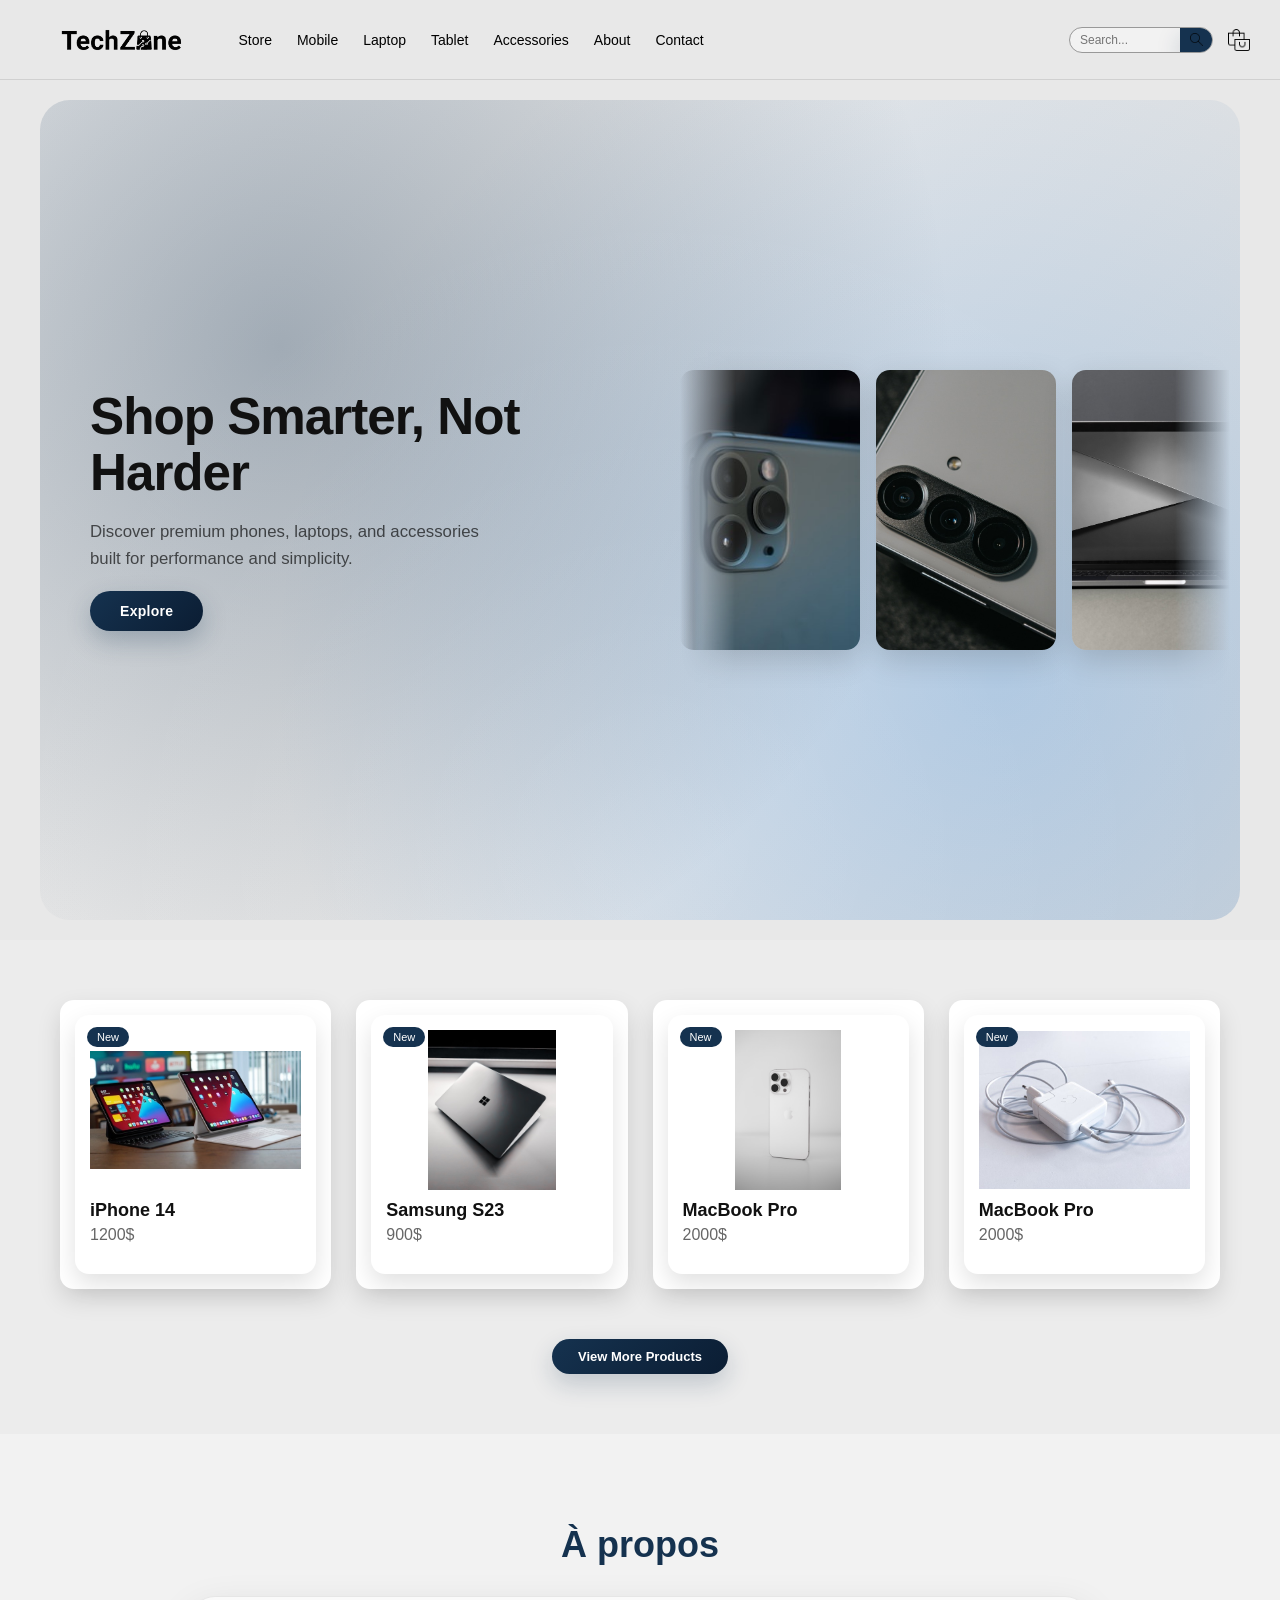
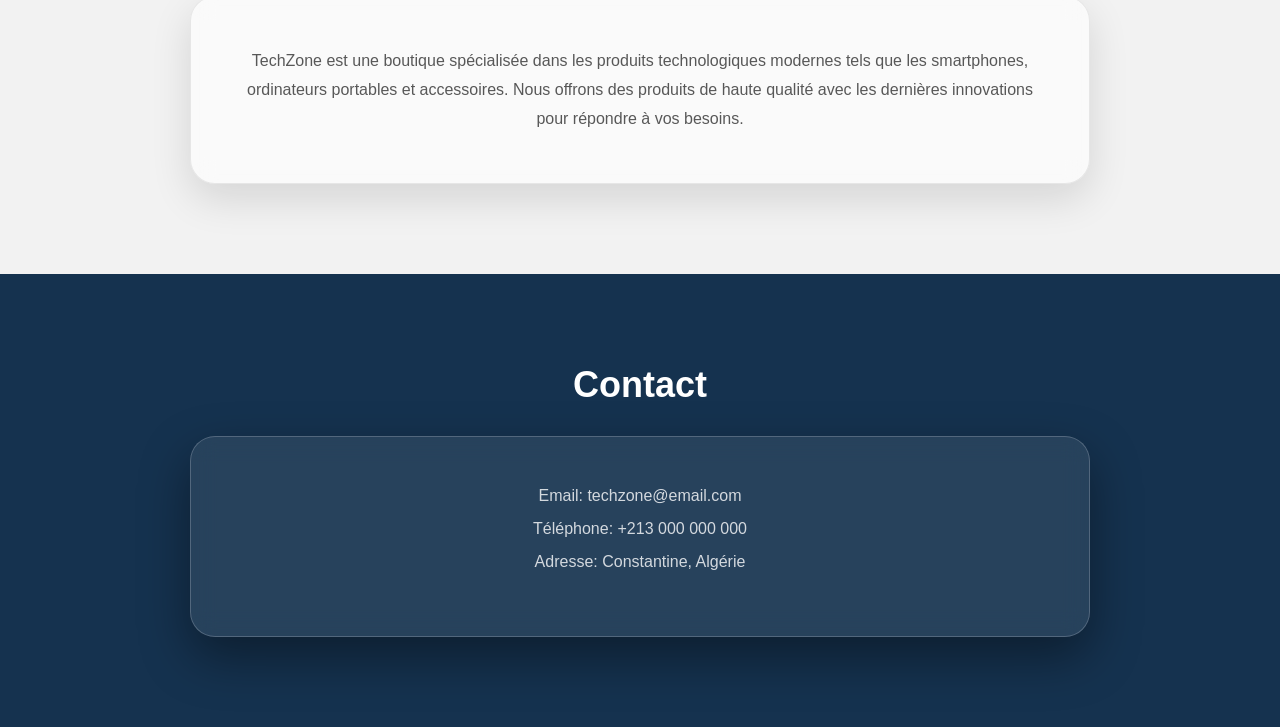
==== index.html @ 2fb443ab "first commit" ====
<!DOCTYPE html>
<html lang="en">  
<link rel="stylesheet" href="style.css">
<head>
    <meta charset="UTF-8">
    <meta name="viewport" content="width=device-width, initial-scale=1.0">
    <title>TechZone</title>
    
</head>

<body>

    <header class="navbar">

    <!-- 🔷 LEFT: Logo -->
    <div class="nav-left">
        <a href="index.html" class="logo">
            <img src="./images/logo.png" alt="TechZone Logo">
        </a>  

                <a href="#">Store</a>
                <a href="#">Mobile</a>
                <a href="#">Laptop</a>
                <a href="#">Tablet</a>
                <a href="#">Accessories</a>
                <a href="#">About</a>
                <a href="#">Contact</a>

    </div>

  <div class="nav-right">

    <div class="search-box">
        <input type="text" class="search-bar" placeholder="Search...">

        <button class="search-btn">
            <img class="loupe" src="./images/loupe.png" alt="Search">
        </button>
    </div>

    <a href="cart.html" class="bag">
        <img src="./images/bag.png" alt="Bag">
    </a>

</div>

</header>

<section class="hero">
  <div class="hero-text">
    <h1>Shop Smarter, Not Harder</h1>
    <p>Discover premium phones, laptops, and accessories built for performance and simplicity.</p>
    <button>Explore</button>

  </div>

  <!-- ADD THIS WRAPPER -->
  <div class="slider-box">
    <span class="slider-label"></span>
    <div class="hero-slider">

      <div class="slider">
        <img src="./images/one Large.jpeg" alt="">
        <img src="./images/two Large.jpeg" alt="">
        <img src="./images/three Large.jpeg" alt="">
        <img src="./images/four Large.jpeg" alt="">
        <img src="./images/five Large.jpeg" alt="">
        <img src="./images/six Large.jpeg" alt="">
        <img src="./images/seven Large.jpeg" alt="">
        <img src="./images/eight Large.jpeg" alt="">
        <img src="./images/nine Large.jpeg" alt="">
        <img src="./images/ten Large.jpeg" alt="">
        <img src="./images/eleven Large.jpeg" alt="">
        <img src="./images/twelve Large.jpeg" alt="">
        <img src="./images/immage1 Large.jpeg" alt="">
        <img src="./images/thirteen Large.jpeg" alt="">
        <img src="./images/fourteen Large.jpeg" alt="">
        <img src="./images/fifteen Large.jpeg" alt="">

        <!-- duplicates for seamless loop -->
        <img src="./images/one Large.jpeg" alt="">
        <img src="./images/two Large.jpeg" alt="">
        <img src="./images/three Large.jpeg" alt="">
        <img src="./images/four Large.jpeg" alt="">
        <img src="./images/five Large.jpeg" alt="">
        <img src="./images/six Large.jpeg" alt="">
        <img src="./images/seven Large.jpeg" alt="">
        <img src="./images/eight Large.jpeg" alt="">
        <img src="./images/nine Large.jpeg" alt="">
        <img src="./images/ten Large.jpeg" alt="">
        <img src="./images/eleven Large.jpeg" alt="">
        <img src="./images/twelve Large.jpeg" alt="">
        <img src="./images/immage1 Large.jpeg" alt="">
        <img src="./images/thirteen Large.jpeg" alt="">
        <img src="./images/fourteen Large.jpeg" alt="">
        <img src="./images/fifteen Large.jpeg" alt="">
      </div>

    </div>
  </div>
  <!-- END WRAPPER -->

</section>
<!-- 🔷 PRODUCTS SECTION -->
<section class="products">


    <div class="product-container">

        <!-- Product 1 -->
        <div class="product-card"> 
            <a href="store.html" class="product-card">
            <span class="badge">New</span>
            <img src="./images/pro1.jpeg" alt="">    
            <h3>iPhone 14</h3>
            <p>1200$</p>
           </a>
        </div>

        <!-- Product 2 -->
        <div class="product-card">
            <a href="store.html" class="product-card"> 
                <span class="badge">New</span>
            <img src="./images/pro2.jpeg" alt="">
            <h3>Samsung S23</h3>
            <p>900$</p>
            </a>
        </div>

        <!-- Product 3 -->
        <div class="product-card">
            <a href="store.html" class="product-card"> 
                <span class="badge">New</span>
                <img src="./images/pro3.jpeg" alt="">
            
          
            <h3>MacBook Pro</h3>
            <p>2000$</p>
                </a>
        </div>

        <div class="product-card"> 
            <a href="store.html" class="product-card"> 
                <span class="badge">New</span>  
                <img src="./images/pro4.jpeg" alt="">
           
           
            <h3>MacBook Pro</h3>
            <p>2000$</p>
             </a>
        </div>


    </div>
    <div class="products-more">
    <a href="store.html" class="more-btn">View More Products</a>
</div>

</section>

<!-- 🔷 ABOUT SECTION -->
<section class="about">

    <h2>À propos</h2>

    <div class="about-content">
        <p>
            TechZone est une boutique spécialisée dans les produits technologiques 
            modernes tels que les smartphones, ordinateurs portables et accessoires. 
            Nous offrons des produits de haute qualité avec les dernières innovations 
            pour répondre à vos besoins.
        </p>
    </div>

</section>

<!-- 🔷 CONTACT SECTION -->
<section class="contact">

    <h2>Contact</h2>

    <div class="contact-content">

        <!-- Contact Info -->
        <div class="contact-info">
            <p>Email: techzone@email.com</p>
            <p>Téléphone: +213 000 000 000</p>
            <p>Adresse: Constantine, Algérie</p>
        </div>

        

    </div>

</section>

</body>
</html>
---- style.css ----
/* RESET */
* {
    margin: 0;
    padding: 0;
    box-sizing: border-box;
}

/* BODY */
body {
    background-color: #E8E8E8;
    color: black;
    font-family: Arial, sans-serif;
}

/* NAVBAR */
.navbar {
    height: 80px;
    width: 100%;

    display: flex;
    justify-content: space-between;
    align-items: center;

    padding: 0 30px;

    background: #E8E8E8;

    border-bottom: 1px solid rgba(0, 0, 0, 0.1);
}

/* LEFT SIDE */
.nav-left {
    display: flex;
    align-items: center;
    gap: 25px;
}

/* LINKS */
.nav-left a {
    text-decoration: none;
    color: black;
    font-size: 14px;
    font-weight: 500;
}

.nav-left a:hover {
    opacity: 0.6;
}

/* LOGO */
.logo img {
    height: 100px;
    width: auto;
    display: block;
}

/* RIGHT SIDE */
.nav-right {
    display: flex;
    align-items: center;
    gap: 15px;
}

/* SEARCH BAR */

.search-box {
    display: flex;
    align-items: center;
    border: 1px solid #999;
    border-radius: 20px;
    overflow: hidden;
    background: #F2F2F2;
    height: 26px;
}

.search-bar {
    border: none;
    outline: none;
    padding: 0 10px;
    width: 110px;
    height: 100%;
    font-size: 12px;
    background: transparent;
}

.search-btn {
    border: none;
    background: #15324F;
    width: 32px;
    height: 100%;
    cursor: pointer;

    display: flex;
    justify-content: center;
    align-items: center;
    box-shadow: 0px 10px 25px rgba(21, 50, 79, 0.2);
}

.loupe {
    width: 13px;
    height: 13px;
}


.bag img {
    width: 22px;
    height: 22px;
    display: block;
}
.bag {
    display: flex;
    align-items: center;
}



/* HERO SECTION */
.hero {
    display: flex;
    align-items: center;
    height: calc(100vh - 80px);
    padding: 0 50px;
    gap: 40px;
    overflow: hidden;
    background: radial-gradient(circle at 20% 30%, rgba(21, 50, 79, 0.35), transparent 60%),
        radial-gradient(circle at 80% 70%, rgba(0, 113, 227, 0.22), transparent 65%),
        radial-gradient(circle at 50% 90%, rgba(255, 255, 255, 0.25), transparent 70%),
        linear-gradient(135deg, #f2f2f2, #d9d9d9);


    border-radius: 30px;
    margin: 20px 40px;
}

/* LEFT TEXT - untouched by animation */
.hero-text {
    width: 50%;
    flex-shrink: 0;

    display: flex;
    flex-direction: column;
    gap: 18px;
}

/* Make it premium */
.hero-text h1 {
    font-size: 3.2rem;
    font-weight: 800;
    color: #111;
    line-height: 1.1;
    letter-spacing: -1px;
}

/* Apple style paragraph */
.hero-text p {
    font-size: 1.05rem;
    color: rgba(0, 0, 0, 0.65);
    line-height: 1.6;
    max-width: 420px;
}

/* Button classy */
.hero-text button {
    width: fit-content;
    padding: 12px 30px;

    background: linear-gradient(135deg, #15324F, #0b1d33);
    color: white;

    border: none;
    border-radius: 30px;

    font-size: 14px;
    font-weight: 600;
    letter-spacing: 0.3px;

    cursor: pointer;
    transition: 0.25s;

    box-shadow: 0px 10px 25px rgba(21, 50, 79, 0.25);
}

.hero-text button:hover {
    transform: translateY(-2px);
    opacity: 0.95;
}
/* ── THE BORDERED BOX (right side) ── */
.slider-box {
    position: relative;
    width: 50%;
    flex-shrink: 0;
    height: 380px;

    /* clips animation strictly inside the box */
    overflow: hidden;

    /* fades images at left & right edges */
    -webkit-mask-image: linear-gradient(
        to right,
        transparent 0%,
        black 10%,
        black 90%,
        transparent 100%
    );
    mask-image: linear-gradient(
        to right,
        transparent 0%,
        black 10%,
        black 90%,
        transparent 100%
    );
}

/* "Featured Products" tag sitting ON the top border */


/* INNER SCROLL AREA */
.hero-slider {
    width: 100%;
    height: 100%;
    overflow: hidden;
    display: flex;
    align-items: center;
}

/* SCROLLING TRACK */
.slider {
    display: flex;
    gap: 16px;
    width: max-content;
    flex-shrink: 0;
    animation: scroll 10s linear infinite;
    padding: 20px 0;
}

.slider:hover {
    animation-play-state: paused;
}

/* IMAGES */
.slider img {
    width: 180px;
    height: 280px;
    object-fit: cover;
    border-radius: 14px;
    flex-shrink: 0;
    box-shadow: 0px 10px 30px rgba(0,0,0,0.15);
    transition: transform 0.3s ease, box-shadow 0.3s ease;
}

.slider img:hover {
    transform: scale(1.05) translateY(-4px);
    box-shadow: 0px 20px 40px rgba(0,0,0,0.2);
}

/* ANIMATION */
@keyframes scroll {
    0%   { transform: translateX(0); }
    100% { transform: translateX(-50%); }
}



.products {
  padding: 60px;
  background:  rgba(237, 237, 237, 0.87);
}


.product-container {
  display: grid;
  grid-template-columns: repeat(4, 1fr);
  gap: 25px;
}

/* Card design */
 
.product-card {
   text-decoration: none; 
   color: inherit; 
   display: flex; 
   flex-direction: column; 
   justify-content: space-between;
}

.product-card {
    background: white;
    padding: 15px;
    border-radius: 14px;
    box-shadow: 0px 10px 25px rgba(0, 0, 0, 0.12);
    transition: transform 0.3s ease, box-shadow 0.3s ease;
    position: relative;
    }


/* IMAGE CONTAINER */
.product-card img {
  width: 100%;
  height: 160px; /* 🔥 fixed image space */
  object-fit: contain; /* keeps image ratio (VERY IMPORTANT) */
  margin-bottom: 10px;
}

.products h2 {
    font-size: 32px;
    font-weight: 800;
    color: #15324F;
    text-align: center;
    margin-bottom: 40px;
}

/* Title */
.product-card h3 {
  font-size: 18px;
  font-weight: 600;
  color: #111;
  margin-bottom: 5px;
}

/* Price */
.product-card p {
  font-size: 16px;
  color: #666;
  margin-bottom: 15px;
}


.badge {
  position: absolute;
  top: 12px;
  left: 12px;

  background: #15324F;
  color: white;

  font-size: 11px;
  padding: 4px 10px;
  border-radius: 12px;

  font-weight: 500;
}

/* Hover effects 🔥 */
.product-card:hover {
  transform: translateY(-8px);
  box-shadow: 0px 18px 35px rgba(0, 0, 0, 0.18);
}

.product-card:hover img {
  transform: scale(1.05);
}

@media (max-width: 1000px) {
  .product-container {
    grid-template-columns: repeat(2, 1fr);
  }
}

@media (max-width: 600px) {
  .product-container {
    grid-template-columns: 1fr;
  }
}

/* More button */
.products-more {
  margin-top: 50px;
  text-align: center;
}

.more-btn {
  text-decoration: none;
  padding: 10px 26px;
  border-radius: 25px;

  background: linear-gradient(135deg, #15324F, #0b1d33);
  color: white;

  font-size: 13px;
  font-weight: 600;

  transition: 0.3s;
  display: inline-block;

  box-shadow: 0px 10px 25px rgba(21, 50, 79, 0.2);
}

.more-btn:hover {
  transform: translateY(-3px);
  box-shadow: 0px 15px 35px rgba(21, 50, 79, 0.3);
}


/* ===========================
   ABOUT SECTION
=========================== */
.about {
    padding: 90px 60px;
    background: #F2F2F2; /* light */
    text-align: center;
}

.about h2 {
    font-size: 36px;
    font-weight: 800;
    color: #15324F;
    margin-bottom: 30px;
}

.about-content {
    max-width: 900px;
    margin: auto;
    padding: 50px;
    border-radius: 25px;

    background: rgba(255, 255, 255, 0.6);
    backdrop-filter: blur(12px);

    border: 1px solid rgba(0, 0, 0, 0.08);

    box-shadow: 0px 15px 40px rgba(0, 0, 0, 0.12);
}

.about-content p {
    font-size: 16px;
    line-height: 1.8;
    color: rgba(0, 0, 0, 0.65);
}


/* ===========================
   CONTACT SECTION
=========================== */
.contact {
    padding: 90px 60px;
    background: #15324F; /* dark blue */
    text-align: center;
}

.contact h2 {
    font-size: 36px;
    font-weight: 800;
    color: white;
    margin-bottom: 30px;
}

.contact-info p {
    font-size: 16px;
    margin-bottom: 15px;
    color: rgba(255, 255, 255, 0.8);
}

.contact-content {
    max-width: 900px;
    margin: auto;
    padding: 50px;
    border-radius: 25px;

    background: rgba(255, 255, 255, 0.08);
    backdrop-filter: blur(12px);

    border: 1px solid rgba(255, 255, 255, 0.2);

    box-shadow: 0px 20px 50px rgba(0, 0, 0, 0.4);
}

/* hover effect like apple */
.contact-content:hover,
.about-content:hover {
    transform: translateY(-3px);
    transition: 0.3s;
}
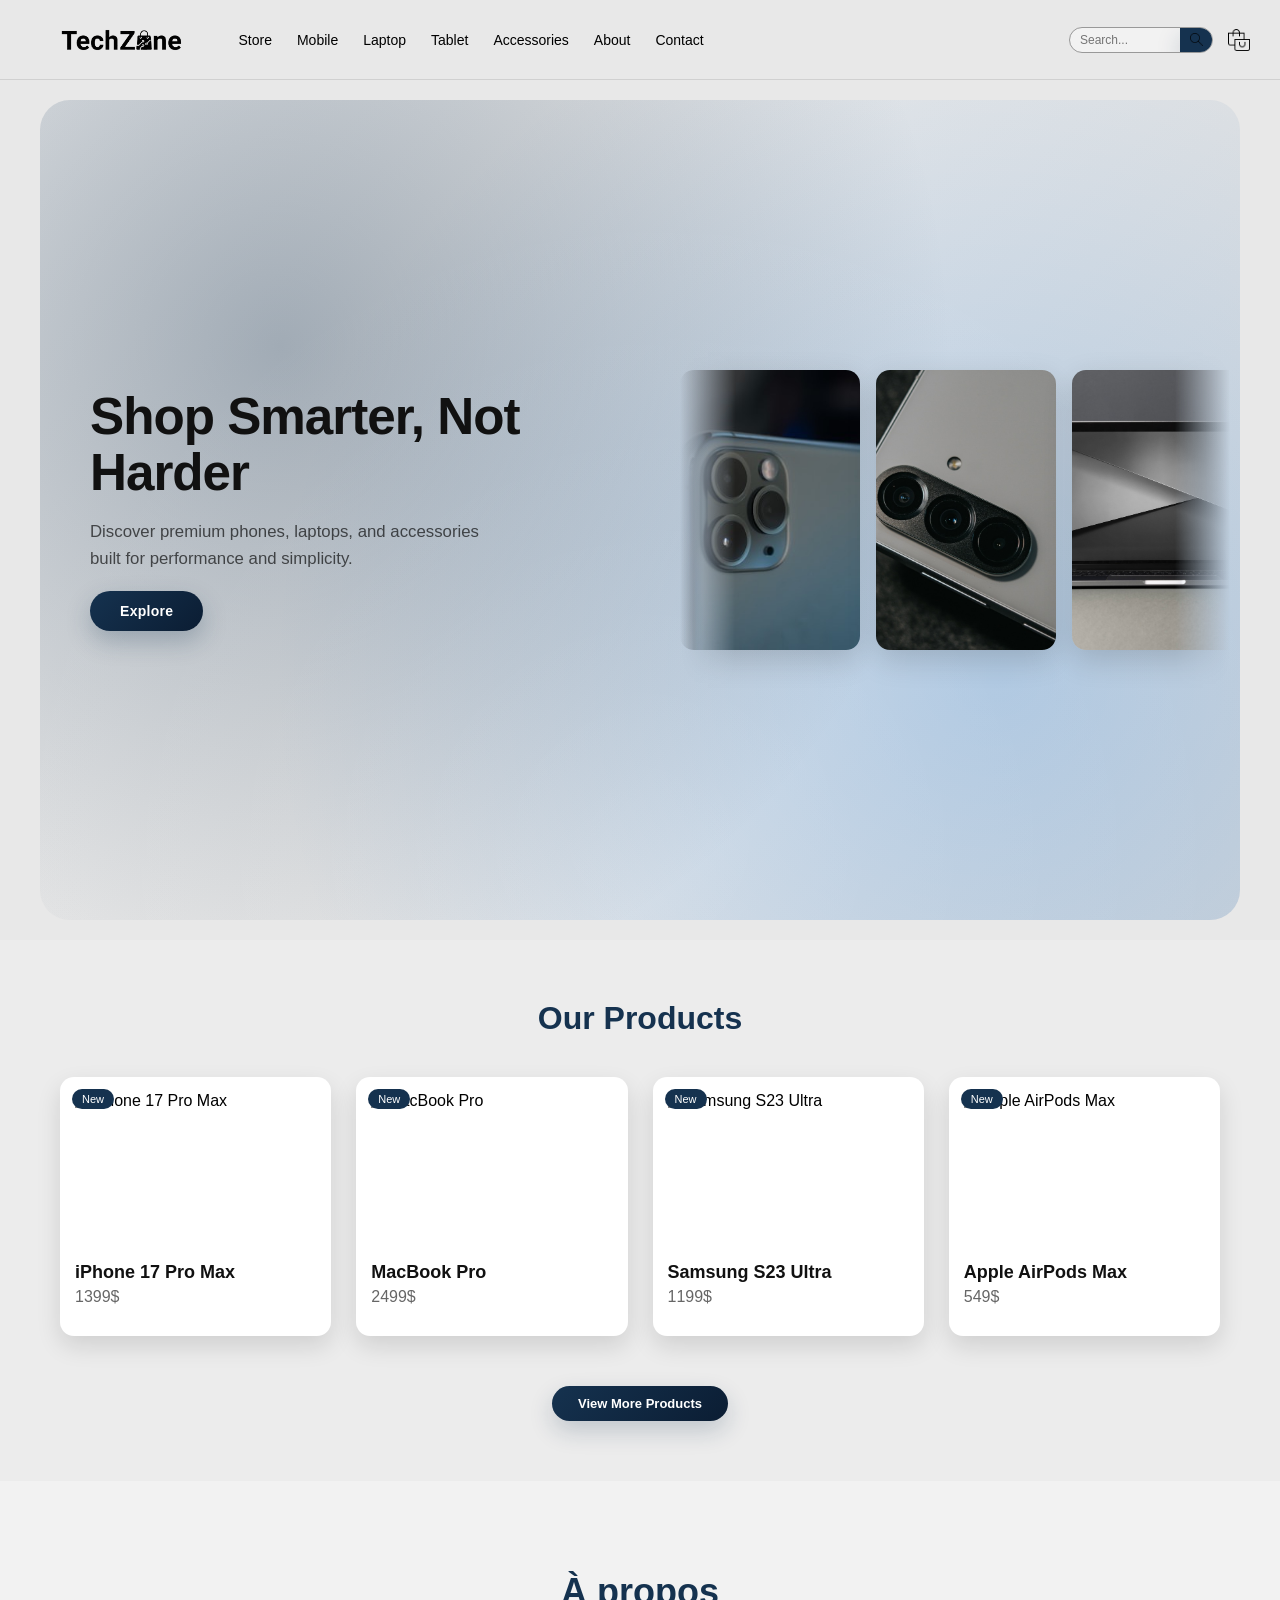
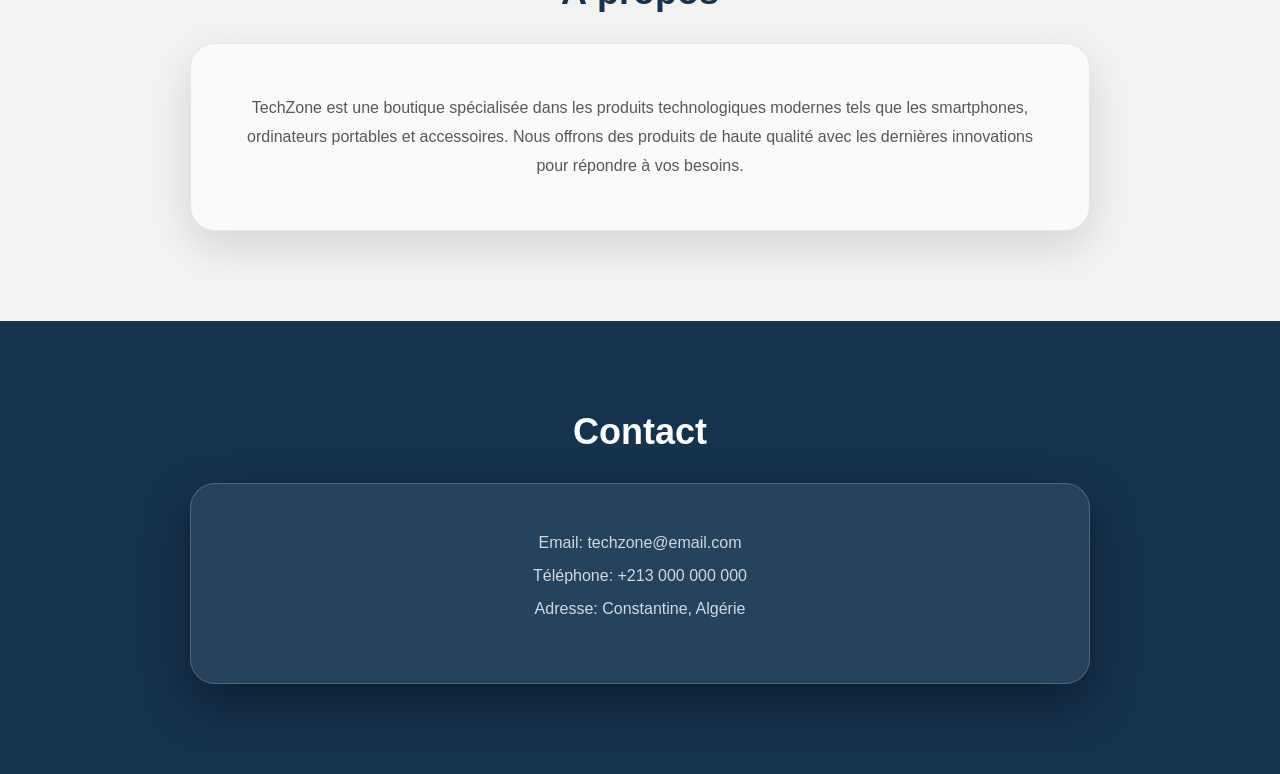
==== commit c6cd47f6: "updates" ====
--- a/index.html
+++ b/index.html
@@ -1,168 +1,139 @@
 <!DOCTYPE html>
 <html lang="en">  
-<link rel="stylesheet" href="style.css">
 <head>
     <meta charset="UTF-8">
     <meta name="viewport" content="width=device-width, initial-scale=1.0">
     <title>TechZone</title>
-    
+    <link rel="stylesheet" href="style.css">
 </head>
 
 <body>
 
-    <header class="navbar">
-
-    <!-- 🔷 LEFT: Logo -->
+<header class="navbar">
     <div class="nav-left">
         <a href="index.html" class="logo">
             <img src="./images/logo.png" alt="TechZone Logo">
         </a>  
-
-                <a href="#">Store</a>
-                <a href="#">Mobile</a>
-                <a href="#">Laptop</a>
-                <a href="#">Tablet</a>
-                <a href="#">Accessories</a>
-                <a href="#">About</a>
-                <a href="#">Contact</a>
-
+        <a href="#">Store</a>
+        <a href="#">Mobile</a>
+        <a href="#">Laptop</a>
+        <a href="#">Tablet</a>
+        <a href="#">Accessories</a>
+        <a href="#">About</a>
+        <a href="#">Contact</a>
     </div>
 
-  <div class="nav-right">
-
-    <div class="search-box">
-        <input type="text" class="search-bar" placeholder="Search...">
-
-        <button class="search-btn">
-            <img class="loupe" src="./images/loupe.png" alt="Search">
-        </button>
+    <div class="nav-right">
+        <div class="search-box">
+            <input type="text" class="search-bar" placeholder="Search...">
+            <button class="search-btn">
+                <img class="loupe" src="./images/loupe.png" alt="Search">
+            </button>
+        </div>
+        <a href="cart.html" class="bag">
+            <img src="./images/bag.png" alt="Bag">
+        </a>
     </div>
-
-    <a href="cart.html" class="bag">
-        <img src="./images/bag.png" alt="Bag">
-    </a>
-
-</div>
-
 </header>
 
 <section class="hero">
-  <div class="hero-text">
-    <h1>Shop Smarter, Not Harder</h1>
-    <p>Discover premium phones, laptops, and accessories built for performance and simplicity.</p>
-    <button>Explore</button>
+    <div class="hero-text">
+        <h1>Shop Smarter, Not Harder</h1>
+        <p>Discover premium phones, laptops, and accessories built for performance and simplicity.</p>
+        <button>Explore</button>
+    </div>
 
-  </div>
+    <div class="slider-box">
+        <span class="slider-label"></span>
+        <div class="hero-slider">
+            <div class="slider">
+                <img src="./images/one Large.jpeg" alt="">
+                <img src="./images/two Large.jpeg" alt="">
+                <img src="./images/three Large.jpeg" alt="">
+                <img src="./images/four Large.jpeg" alt="">
+                <img src="./images/five Large.jpeg" alt="">
+                <img src="./images/six Large.jpeg" alt="">
+                <img src="./images/seven Large.jpeg" alt="">
+                <img src="./images/eight Large.jpeg" alt="">
+                <img src="./images/nine Large.jpeg" alt="">
+                <img src="./images/ten Large.jpeg" alt="">
+                <img src="./images/eleven Large.jpeg" alt="">
+                <img src="./images/twelve Large.jpeg" alt="">
+                <img src="./images/immage1 Large.jpeg" alt="">
+                <img src="./images/thirteen Large.jpeg" alt="">
+                <img src="./images/fourteen Large.jpeg" alt="">
+                <img src="./images/fifteen Large.jpeg" alt="">
 
-  <!-- ADD THIS WRAPPER -->
-  <div class="slider-box">
-    <span class="slider-label"></span>
-    <div class="hero-slider">
+                <!-- duplicates for seamless loop -->
+                <img src="./images/one Large.jpeg" alt="">
+                <img src="./images/two Large.jpeg" alt="">
+                <img src="./images/three Large.jpeg" alt="">
+                <img src="./images/four Large.jpeg" alt="">
+                <img src="./images/five Large.jpeg" alt="">
+                <img src="./images/six Large.jpeg" alt="">
+                <img src="./images/seven Large.jpeg" alt="">
+                <img src="./images/eight Large.jpeg" alt="">
+                <img src="./images/nine Large.jpeg" alt="">
+                <img src="./images/ten Large.jpeg" alt="">
+                <img src="./images/eleven Large.jpeg" alt="">
+                <img src="./images/twelve Large.jpeg" alt="">
+                <img src="./images/immage1 Large.jpeg" alt="">
+                <img src="./images/thirteen Large.jpeg" alt="">
+                <img src="./images/fourteen Large.jpeg" alt="">
+                <img src="./images/fifteen Large.jpeg" alt="">
+            </div>
+        </div>
+    </div>
+</section>
 
-      <div class="slider">
-        <img src="./images/one Large.jpeg" alt="">
-        <img src="./images/two Large.jpeg" alt="">
-        <img src="./images/three Large.jpeg" alt="">
-        <img src="./images/four Large.jpeg" alt="">
-        <img src="./images/five Large.jpeg" alt="">
-        <img src="./images/six Large.jpeg" alt="">
-        <img src="./images/seven Large.jpeg" alt="">
-        <img src="./images/eight Large.jpeg" alt="">
-        <img src="./images/nine Large.jpeg" alt="">
-        <img src="./images/ten Large.jpeg" alt="">
-        <img src="./images/eleven Large.jpeg" alt="">
-        <img src="./images/twelve Large.jpeg" alt="">
-        <img src="./images/immage1 Large.jpeg" alt="">
-        <img src="./images/thirteen Large.jpeg" alt="">
-        <img src="./images/fourteen Large.jpeg" alt="">
-        <img src="./images/fifteen Large.jpeg" alt="">
-
-        <!-- duplicates for seamless loop -->
-        <img src="./images/one Large.jpeg" alt="">
-        <img src="./images/two Large.jpeg" alt="">
-        <img src="./images/three Large.jpeg" alt="">
-        <img src="./images/four Large.jpeg" alt="">
-        <img src="./images/five Large.jpeg" alt="">
-        <img src="./images/six Large.jpeg" alt="">
-        <img src="./images/seven Large.jpeg" alt="">
-        <img src="./images/eight Large.jpeg" alt="">
-        <img src="./images/nine Large.jpeg" alt="">
-        <img src="./images/ten Large.jpeg" alt="">
-        <img src="./images/eleven Large.jpeg" alt="">
-        <img src="./images/twelve Large.jpeg" alt="">
-        <img src="./images/immage1 Large.jpeg" alt="">
-        <img src="./images/thirteen Large.jpeg" alt="">
-        <img src="./images/fourteen Large.jpeg" alt="">
-        <img src="./images/fifteen Large.jpeg" alt="">
-      </div>
-
-    </div>
-  </div>
-  <!-- END WRAPPER -->
-
-</section>
-<!-- 🔷 PRODUCTS SECTION -->
+<!-- PRODUCTS SECTION -->
 <section class="products">
 
+    <h2>Our Products</h2>
 
     <div class="product-container">
+<!-- iPhone 17 Pro Max -->
+<a href="product.html?product=iphone" class="product-card">
+    <span class="badge">New</span>
+    <img src="./images/iphone.jfif" alt="iPhone 17 Pro Max">
+    <h3>iPhone 17 Pro Max</h3>
+    <p>1399$</p>
+</a>
 
-        <!-- Product 1 -->
-        <div class="product-card"> 
-            <a href="store.html" class="product-card">
-            <span class="badge">New</span>
-            <img src="./images/pro1.jpeg" alt="">    
-            <h3>iPhone 14</h3>
-            <p>1200$</p>
-           </a>
-        </div>
+<!-- MacBook Pro -->
+<a href="product.html?product=macbook" class="product-card">
+    <span class="badge">New</span>
+    <img src="./images/mac.jpg" alt="MacBook Pro">
+    <h3>MacBook Pro</h3>
+    <p>2499$</p>
+</a>
 
-        <!-- Product 2 -->
-        <div class="product-card">
-            <a href="store.html" class="product-card"> 
-                <span class="badge">New</span>
-            <img src="./images/pro2.jpeg" alt="">
-            <h3>Samsung S23</h3>
-            <p>900$</p>
-            </a>
-        </div>
+<!-- Samsung S23 Ultra -->
+<a href="product.html?product=samsung" class="product-card">
+    <span class="badge">New</span>
+    <img src="./images/sam.jfif" alt="Samsung S23 Ultra">
+    <h3>Samsung S23 Ultra</h3>
+    <p>1199$</p>
+</a>
 
-        <!-- Product 3 -->
-        <div class="product-card">
-            <a href="store.html" class="product-card"> 
-                <span class="badge">New</span>
-                <img src="./images/pro3.jpeg" alt="">
-            
-          
-            <h3>MacBook Pro</h3>
-            <p>2000$</p>
-                </a>
-        </div>
+<!-- Apple AirPods Max -->
+<a href="product.html?product=airpods" class="product-card">
+    <span class="badge">New</span>
+    <img src="./images/air.jfif" alt="Apple AirPods Max">
+    <h3>Apple AirPods Max</h3>
+    <p>549$</p>
+</a>
+    </div>
 
-        <div class="product-card"> 
-            <a href="store.html" class="product-card"> 
-                <span class="badge">New</span>  
-                <img src="./images/pro4.jpeg" alt="">
-           
-           
-            <h3>MacBook Pro</h3>
-            <p>2000$</p>
-             </a>
-        </div>
-
-
+    <div class="products-more">
+        <a href="store.html" class="more-btn">View More Products</a>
     </div>
-    <div class="products-more">
-    <a href="store.html" class="more-btn">View More Products</a>
-</div>
 
 </section>
 
-<!-- 🔷 ABOUT SECTION -->
+<!-- ABOUT SECTION -->
 <section class="about">
-
     <h2>À propos</h2>
-
     <div class="about-content">
         <p>
             TechZone est une boutique spécialisée dans les produits technologiques 
@@ -171,32 +142,22 @@
             pour répondre à vos besoins.
         </p>
     </div>
-
 </section>
 
-<!-- 🔷 CONTACT SECTION -->
+<!-- CONTACT SECTION -->
 <section class="contact">
-
     <h2>Contact</h2>
-
     <div class="contact-content">
-
-        <!-- Contact Info -->
         <div class="contact-info">
             <p>Email: techzone@email.com</p>
             <p>Téléphone: +213 000 000 000</p>
             <p>Adresse: Constantine, Algérie</p>
         </div>
-
-        
-
     </div>
-
 </section>
 
 </body>
 </html>
-
  
 
 
--- a/style.css
+++ b/style.css
@@ -469,4 +469,180 @@
 .about-content:hover {
     transform: translateY(-3px);
     transition: 0.3s;
+}
+
+/* ===========================
+   PRODUCT PAGE
+=========================== */
+
+.product-page {
+    display: flex;
+    gap: 60px;
+    padding: 60px;
+    background: #F2F2F2;
+    margin: 20px 40px;
+    border-radius: 25px;
+    box-shadow: 0px 15px 40px rgba(0, 0, 0, 0.1);
+}
+
+/* ── LEFT: Images ── */
+.product-images {
+    display: flex;
+    flex-direction: column;
+    gap: 15px;
+    width: 45%;
+    flex-shrink: 0;
+}
+
+#product-image {
+    width: 100%;
+    height: 380px;
+    object-fit: contain;
+    border-radius: 18px;
+    background: white;
+    padding: 20px;
+    box-shadow: 0px 10px 30px rgba(0, 0, 0, 0.1);
+}
+
+/* Thumbnails row */
+.thumbnails {
+    display: flex;
+    gap: 12px;
+}
+
+.thumb {
+    width: 80px;
+    height: 80px;
+    object-fit: contain;
+    border-radius: 12px;
+    background: white;
+    padding: 8px;
+    cursor: pointer;
+    border: 2px solid transparent;
+    box-shadow: 0px 5px 15px rgba(0, 0, 0, 0.08);
+    transition: 0.25s;
+}
+
+.thumb:hover {
+    border-color: #15324F;
+    transform: translateY(-3px);
+}
+
+/* ── RIGHT: Info ── */
+.product-info {
+    display: flex;
+    flex-direction: column;
+    gap: 16px;
+    width: 55%;
+}
+
+#product-name {
+    font-size: 32px;
+    font-weight: 800;
+    color: #111;
+    letter-spacing: -0.5px;
+}
+
+#product-price {
+    font-size: 26px;
+    font-weight: 700;
+    color: #15324F;
+}
+
+#product-description {
+    font-size: 15px;
+    color: rgba(0, 0, 0, 0.6);
+    line-height: 1.7;
+    max-width: 420px;
+}
+
+#product-availability {
+    font-size: 14px;
+    font-weight: 600;
+    color: #2e7d32; /* green */
+}
+
+/* ── Option Groups (Storage & Color) ── */
+.option-group {
+    display: flex;
+    flex-direction: column;
+    gap: 10px;
+}
+
+.option-group p {
+    font-size: 14px;
+    font-weight: 600;
+    color: #111;
+}
+
+.option-btn {
+    padding: 8px 20px;
+    border-radius: 20px;
+    border: 1.5px solid #ccc;
+    background: white;
+    font-size: 13px;
+    font-weight: 500;
+    cursor: pointer;
+    margin-right: 10px;
+    transition: 0.2s;
+}
+
+.option-btn:hover {
+    border-color: #15324F;
+    color: #15324F;
+}
+
+/* Selected button */
+.option-btn.active {
+    background: linear-gradient(135deg, #15324F, #0b1d33);
+    color: white;
+    border-color: transparent;
+    box-shadow: 0px 8px 20px rgba(21, 50, 79, 0.25);
+}
+
+/* ── Add to Cart Button ── */
+#add-to-cart-btn {
+    width: fit-content;
+    padding: 13px 35px;
+    border-radius: 30px;
+    border: none;
+    background: linear-gradient(135deg, #15324F, #0b1d33);
+    color: white;
+    font-size: 15px;
+    font-weight: 600;
+    cursor: pointer;
+    margin-top: 10px;
+    transition: 0.25s;
+    box-shadow: 0px 10px 25px rgba(21, 50, 79, 0.25);
+}
+
+#add-to-cart-btn:hover {
+    transform: translateY(-2px);
+    box-shadow: 0px 15px 35px rgba(21, 50, 79, 0.35);
+}
+
+/* ── Cart Confirmation Message ── */
+#cart-message {
+    font-size: 13px;
+    color: #2e7d32;
+    font-weight: 500;
+    margin-top: 5px;
+}
+
+/* ── Responsive ── */
+@media (max-width: 900px) {
+    .product-page {
+        flex-direction: column;
+        padding: 30px;
+        margin: 15px;
+    }
+
+    .product-images,
+    .product-info {
+        width: 100%;
+    }
+
+    #product-image {
+        height: 280px;
+    }
 }
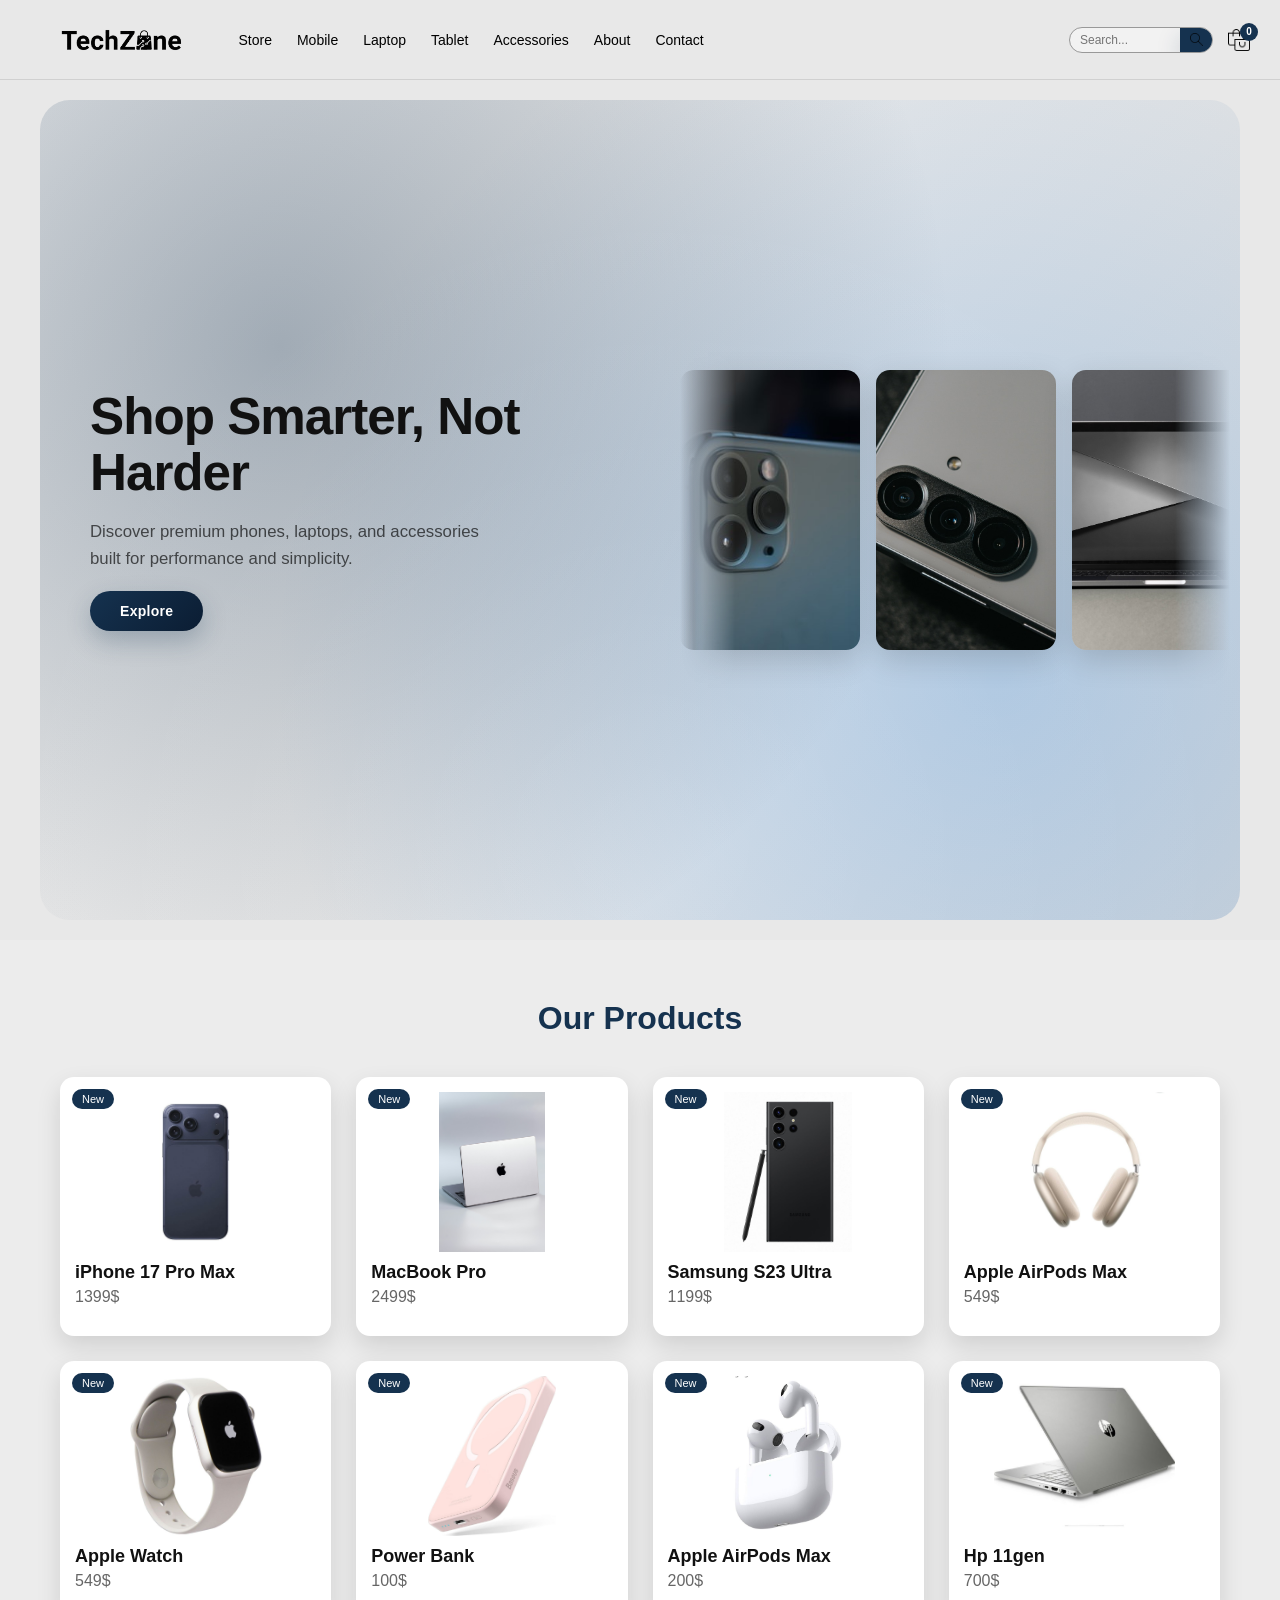
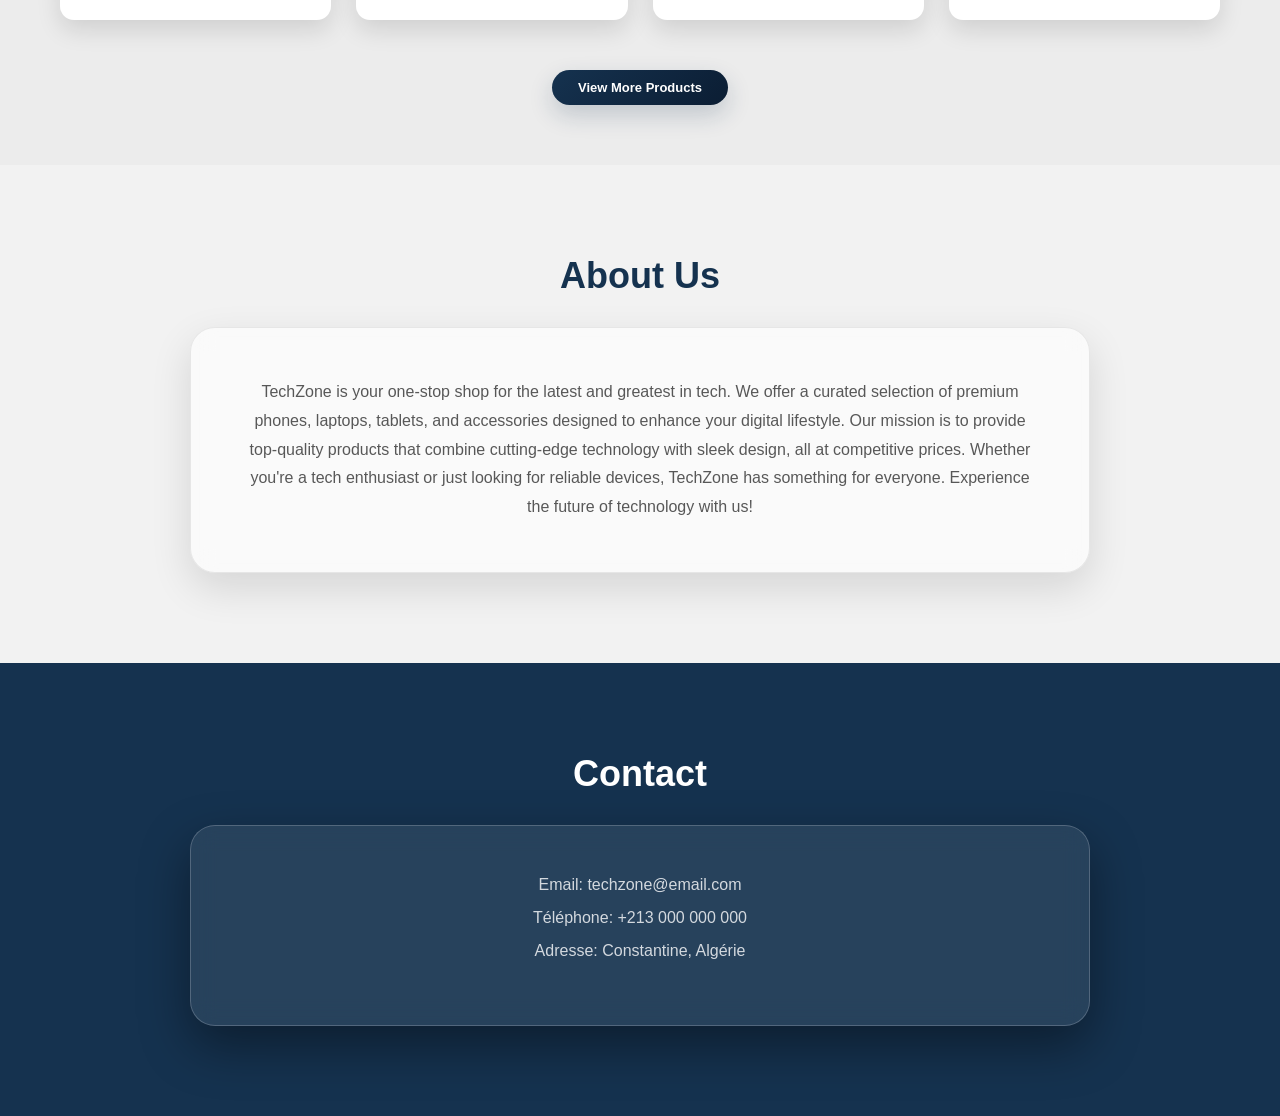
==== commit 116cba34: "my changes" ====
--- a/index.html
+++ b/index.html
@@ -32,6 +32,7 @@
         </div>
         <a href="cart.html" class="bag">
             <img src="./images/bag.png" alt="Bag">
+             <span class="cart-count" id="cart-count">0</span>
         </a>
     </div>
 </header>
@@ -59,10 +60,11 @@
                 <img src="./images/ten Large.jpeg" alt="">
                 <img src="./images/eleven Large.jpeg" alt="">
                 <img src="./images/twelve Large.jpeg" alt="">
-                <img src="./images/immage1 Large.jpeg" alt="">
                 <img src="./images/thirteen Large.jpeg" alt="">
                 <img src="./images/fourteen Large.jpeg" alt="">
-                <img src="./images/fifteen Large.jpeg" alt="">
+                <img src="./images/still-life-tech-device.jpg" alt="">
+                <img src="./images/2150722697.jpg" alt="">
+                
 
                 <!-- duplicates for seamless loop -->
                 <img src="./images/one Large.jpeg" alt="">
@@ -77,10 +79,10 @@
                 <img src="./images/ten Large.jpeg" alt="">
                 <img src="./images/eleven Large.jpeg" alt="">
                 <img src="./images/twelve Large.jpeg" alt="">
-                <img src="./images/immage1 Large.jpeg" alt="">
                 <img src="./images/thirteen Large.jpeg" alt="">
                 <img src="./images/fourteen Large.jpeg" alt="">
-                <img src="./images/fifteen Large.jpeg" alt="">
+                <img src="./images/still-life-tech-device.jpg" alt="">
+                 <img src="./images/2150722697.jpg" alt="">
             </div>
         </div>
     </div>
@@ -123,7 +125,43 @@
     <h3>Apple AirPods Max</h3>
     <p>549$</p>
 </a>
-    </div>
+
+<!-- Apple Watch -->
+<a href="product.html?product=watch" class="product-card">
+    <span class="badge">New</span>
+    <img src="./images/Apple Watch Series 8 41mm (a2772) Gps + Lte Starlight Al_starlight Sp Band (s_m).jpeg" alt="Apple Watch">
+    <h3>Apple Watch</h3>
+    <p>549$</p>
+</a>
+
+<!-- Power Bank -->
+<a href="product.html?product=powerbank" class="product-card">
+    <span class="badge">New</span>
+    <img src="./images/powerB.jpg" alt="Power Bank">
+    <h3>Power Bank</h3>
+    <p>100$</p>
+</a>
+
+
+<!-- Tablet -->
+<a href="product.html?product=airpods" class="product-card">
+    <span class="badge">New</span>
+    <img src="./images/airpodss.jpg" alt="airpods">
+    <h3>Apple AirPods Max</h3>
+    <p>200$</p>
+</a>
+
+<!-- pc -->
+<a href="product.html?product=hp" class="product-card">
+    <span class="badge">New</span>
+    <img src="./images/hp.jpg" alt="hp">
+    <h3>Hp 11gen </h3>
+    <p>700$</p>
+</a>
+
+
+    </div>
+
 
     <div class="products-more">
         <a href="store.html" class="more-btn">View More Products</a>
@@ -131,15 +169,16 @@
 
 </section>
 
+
+
+
+
 <!-- ABOUT SECTION -->
 <section class="about">
-    <h2>À propos</h2>
+    <h2>About Us</h2>
     <div class="about-content">
         <p>
-            TechZone est une boutique spécialisée dans les produits technologiques 
-            modernes tels que les smartphones, ordinateurs portables et accessoires. 
-            Nous offrons des produits de haute qualité avec les dernières innovations 
-            pour répondre à vos besoins.
+TechZone is your one-stop shop for the latest and greatest in tech. We offer a curated selection of premium phones, laptops, tablets, and accessories designed to enhance your digital lifestyle. Our mission is to provide top-quality products that combine cutting-edge technology with sleek design, all at competitive prices. Whether you're a tech enthusiast or just looking for reliable devices, TechZone has something for everyone. Experience the future of technology with us!
         </p>
     </div>
 </section>
@@ -156,6 +195,25 @@
     </div>
 </section>
 
+
+<script>
+function updateCartCount() {
+    let cart = JSON.parse(localStorage.getItem("cart")) || [];
+    let count = 0;
+
+    cart.forEach(item => {
+        count += item.quantity;
+    });
+
+    const cartCountEl = document.getElementById("cart-count");
+    if (cartCountEl) {
+        cartCountEl.textContent = count;
+    }
+}
+
+updateCartCount();
+</script>
+
 </body>
 </html>
  
--- a/style.css
+++ b/style.css
@@ -111,6 +111,7 @@
     display: flex;
     align-items: center;
 }
+
 
 
 
@@ -645,4 +646,354 @@
     #product-image {
         height: 280px;
     }
+}
+
+
+
+
+/* =======================
+   CART PAGE (TechZone)
+======================= */
+
+.cart-page {
+  min-height: calc(100vh - 80px);
+  background: #E8E8E8;
+  padding: 70px 70px;
+  font-family: Arial, sans-serif;
+}
+
+/* Title */
+.cart-page-title {
+  font-size: 2.6rem;
+  font-weight: 800;
+  color: #111;
+  letter-spacing: -1px;
+  margin-bottom: 8px;
+}
+
+.cart-page-sub {
+  font-size: 0.95rem;
+  color: rgba(0, 0, 0, 0.55);
+  margin-bottom: 50px;
+}
+
+/* MAIN GRID */
+.cart-layout {
+  display: grid;
+  grid-template-columns: 1fr 360px;
+  gap: 28px;
+  align-items: start;
+}
+
+/* ITEMS LIST */
+.cart-items-list {
+  display: flex;
+  flex-direction: column;
+  gap: 18px;
+}
+
+/* CART ITEM */
+.cart-item {
+  background: rgba(255, 255, 255, 0.9);
+  border-radius: 20px;
+  padding: 20px 22px;
+
+  display: flex;
+  align-items: center;
+  gap: 18px;
+
+  border: 1px solid rgba(0, 0, 0, 0.06);
+  box-shadow: 0px 10px 25px rgba(0,0,0,0.08);
+
+  transition: 0.25s ease;
+}
+
+.cart-item:hover {
+  transform: translateY(-3px);
+  box-shadow: 0px 18px 40px rgba(0,0,0,0.12);
+}
+
+/* IMAGE */
+.cart-item-img {
+  width: 95px;
+  height: 95px;
+  border-radius: 16px;
+  object-fit: contain;
+  background: #f3f3f3;
+  padding: 10px;
+  flex-shrink: 0;
+}
+
+/* DETAILS */
+.cart-item-details {
+  flex: 1;
+  display: flex;
+  flex-direction: column;
+  gap: 5px;
+}
+
+.cart-item-name {
+  font-size: 1.05rem;
+  font-weight: 750;
+  color: #111;
+}
+
+.cart-item-variant {
+  font-size: 0.85rem;
+  color: rgba(0, 0, 0, 0.55);
+}
+
+.cart-item-price {
+  font-size: 0.95rem;
+  font-weight: 800;
+  color: #15324F;
+  margin-top: 6px;
+}
+
+/* RIGHT SIDE CONTROLS */
+.cart-item-controls {
+  display: flex;
+  flex-direction: column;
+  align-items: flex-end;
+  gap: 14px;
+}
+
+/* QUANTITY */
+.qty-control {
+  display: flex;
+  align-items: center;
+  border-radius: 50px;
+  overflow: hidden;
+  border: 1px solid rgba(0,0,0,0.12);
+  background: rgba(0,0,0,0.03);
+}
+
+.qty-btn {
+  width: 34px;
+  height: 34px;
+  border: none;
+  background: transparent;
+  cursor: pointer;
+
+  font-size: 16px;
+  font-weight: 700;
+  color: #111;
+
+  display: flex;
+  justify-content: center;
+  align-items: center;
+
+  transition: 0.2s;
+}
+
+.qty-btn:hover {
+  background: rgba(0,0,0,0.08);
+}
+
+.qty-value {
+  width: 40px;
+  text-align: center;
+  font-size: 14px;
+  font-weight: 700;
+  color: #111;
+}
+
+/* TOTAL + REMOVE */
+.cart-item-total {
+  display: flex;
+  flex-direction: column;
+  align-items: flex-end;
+  gap: 7px;
+}
+
+.line-total {
+  font-size: 0.9rem;
+  font-weight: 800;
+  color: #111;
+}
+
+/* REMOVE BUTTON */
+.remove-btn {
+  border: none;
+  background: transparent;
+  color: rgba(0, 0, 0, 0.55);
+  font-size: 12px;
+  font-weight: 600;
+
+  cursor: pointer;
+  transition: 0.2s;
+}
+
+.remove-btn:hover {
+  color: #15324F;
+  transform: translateY(-1px);
+}
+
+/* SUMMARY BOX */
+.cart-summary-box {
+  background: rgba(255, 255, 255, 0.9);
+  border-radius: 22px;
+  padding: 28px;
+
+  border: 1px solid rgba(0,0,0,0.06);
+  box-shadow: 0px 10px 25px rgba(0,0,0,0.08);
+
+  position: sticky;
+  top: 110px;
+}
+
+.summary-title {
+  font-size: 1.2rem;
+  font-weight: 800;
+  color: #111;
+  margin-bottom: 20px;
+  padding-bottom: 15px;
+  border-bottom: 1px solid rgba(0,0,0,0.08);
+}
+
+.summary-row {
+  display: flex;
+  justify-content: space-between;
+  margin-bottom: 12px;
+
+  font-size: 13px;
+  color: rgba(0,0,0,0.55);
+}
+
+.summary-row span:last-child {
+  font-weight: 700;
+  color: #111;
+}
+
+.summary-divider {
+  height: 1px;
+  background: rgba(0,0,0,0.08);
+  margin: 18px 0;
+}
+
+.summary-total {
+  display: flex;
+  justify-content: space-between;
+  align-items: center;
+  margin-bottom: 24px;
+}
+
+.summary-total-label {
+  font-size: 1rem;
+  font-weight: 800;
+  color: #111;
+}
+
+.summary-total-amount {
+  font-size: 1.6rem;
+  font-weight: 900;
+  color: #15324F;
+}
+
+/* CHECKOUT BUTTON */
+.checkout-btn {
+  width: 100%;
+  padding: 14px;
+
+  border: none;
+  border-radius: 18px;
+
+  background: linear-gradient(135deg, #15324F, #0b1d33);
+  color: white;
+
+  font-size: 14px;
+  font-weight: 700;
+  cursor: pointer;
+
+  transition: 0.25s;
+  box-shadow: 0px 12px 30px rgba(21, 50, 79, 0.25);
+}
+
+.checkout-btn:hover {
+  transform: translateY(-2px);
+  opacity: 0.95;
+}
+
+/* CONTINUE LINK */
+.continue-link {
+  display: block;
+  text-align: center;
+  margin-top: 14px;
+  font-size: 12px;
+  color: rgba(0,0,0,0.55);
+  text-decoration: none;
+}
+
+.continue-link:hover {
+  color: #15324F;
+}
+
+/* BAG COUNT */
+.bag {
+  position: relative;
+  display: flex;
+  align-items: center;
+}
+
+.cart-count {
+  position: absolute;
+  top: -6px;
+  right: -8px;
+
+  background: #15324F;
+  color: white;
+
+  font-size: 10px;
+  font-weight: 800;
+
+  width: 18px;
+  height: 18px;
+
+  border-radius: 50%;
+  display: flex;
+  align-items: center;
+  justify-content: center;
+}
+
+/* TOAST */
+.toast {
+  position: fixed;
+  bottom: 30px;
+  right: 30px;
+
+  background: #0b1d33;
+  color: white;
+
+  padding: 14px 20px;
+  border-radius: 14px;
+
+  font-size: 13px;
+  font-weight: 600;
+
+  box-shadow: 0px 12px 30px rgba(0,0,0,0.2);
+
+  opacity: 0;
+  transform: translateY(12px);
+  transition: 0.3s ease;
+  z-index: 999;
+}
+
+.toast.show {
+  opacity: 1;
+  transform: translateY(0);
+}
+
+/* RESPONSIVE */
+@media (max-width: 950px) {
+  .cart-layout {
+    grid-template-columns: 1fr;
+  }
+
+  .cart-summary-box {
+    position: static;
+  }
+
+  .cart-page {
+    padding: 50px 20px;
+  }
 }
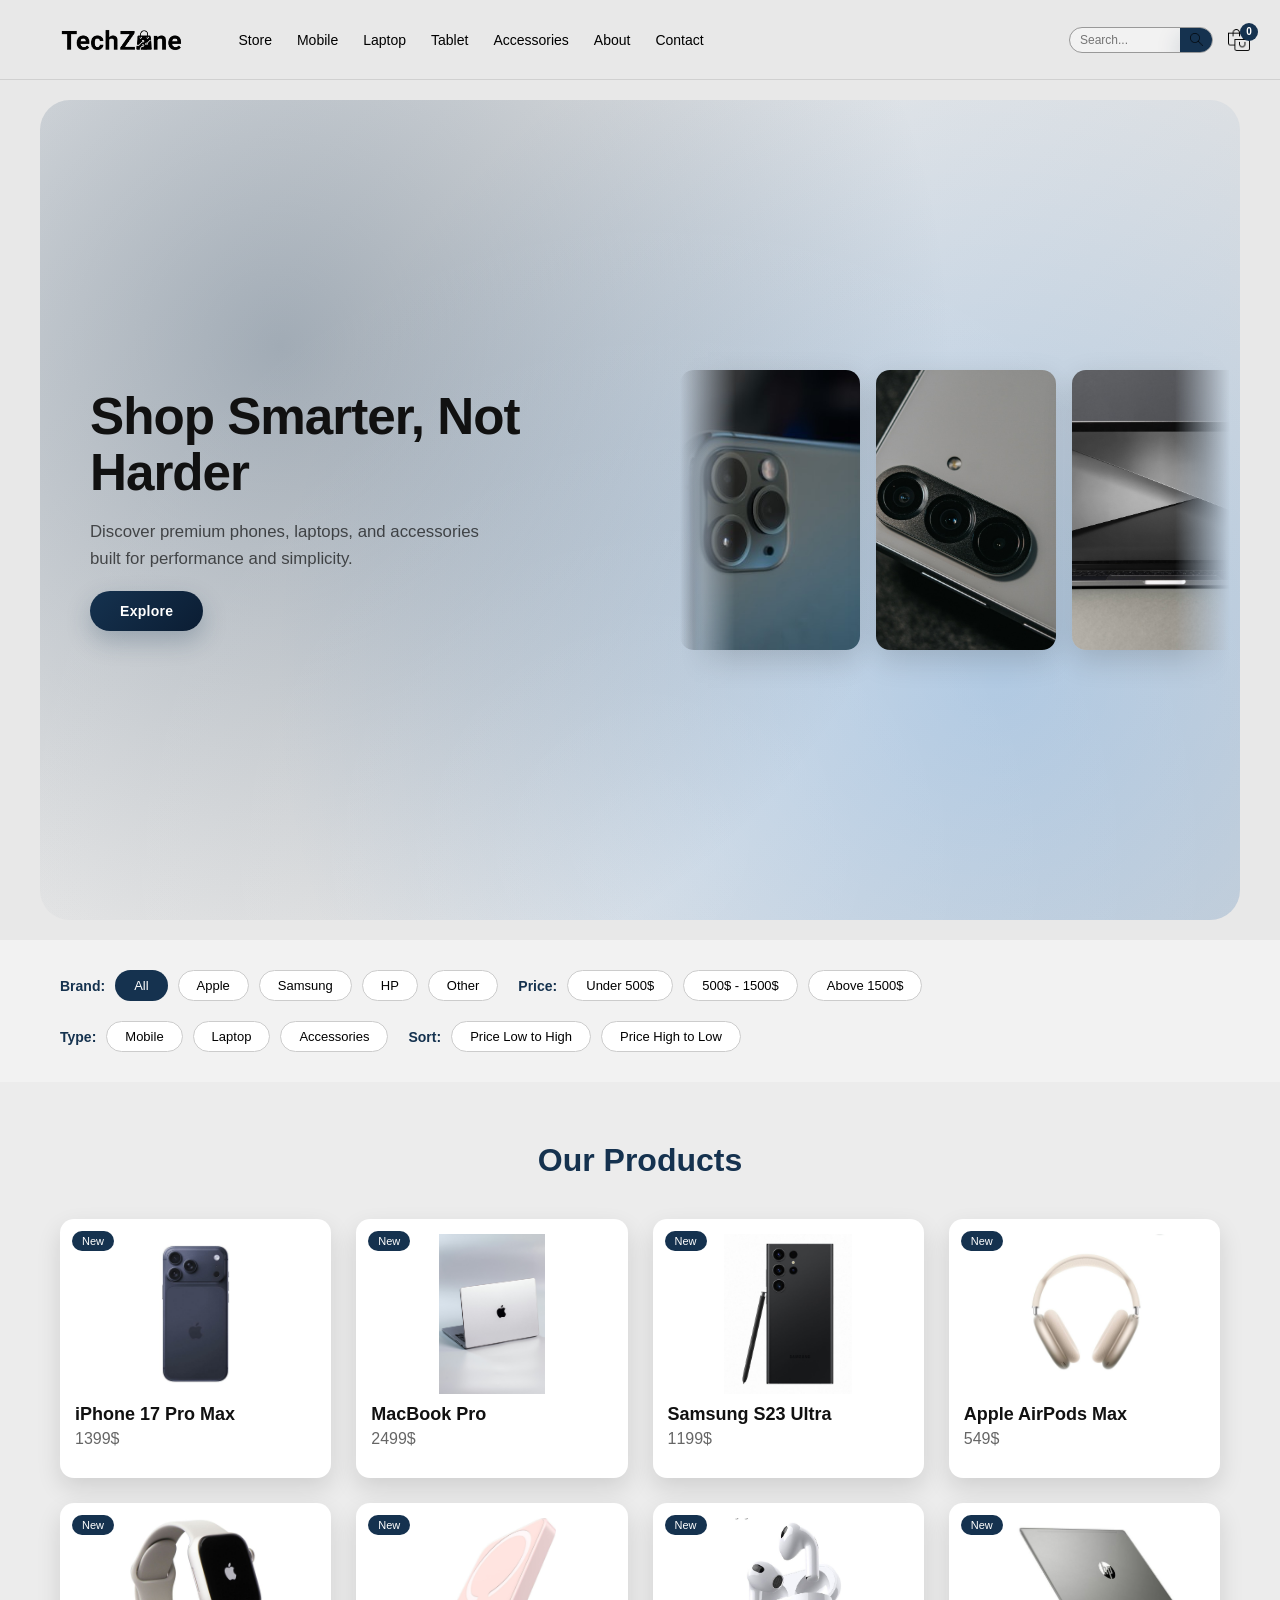
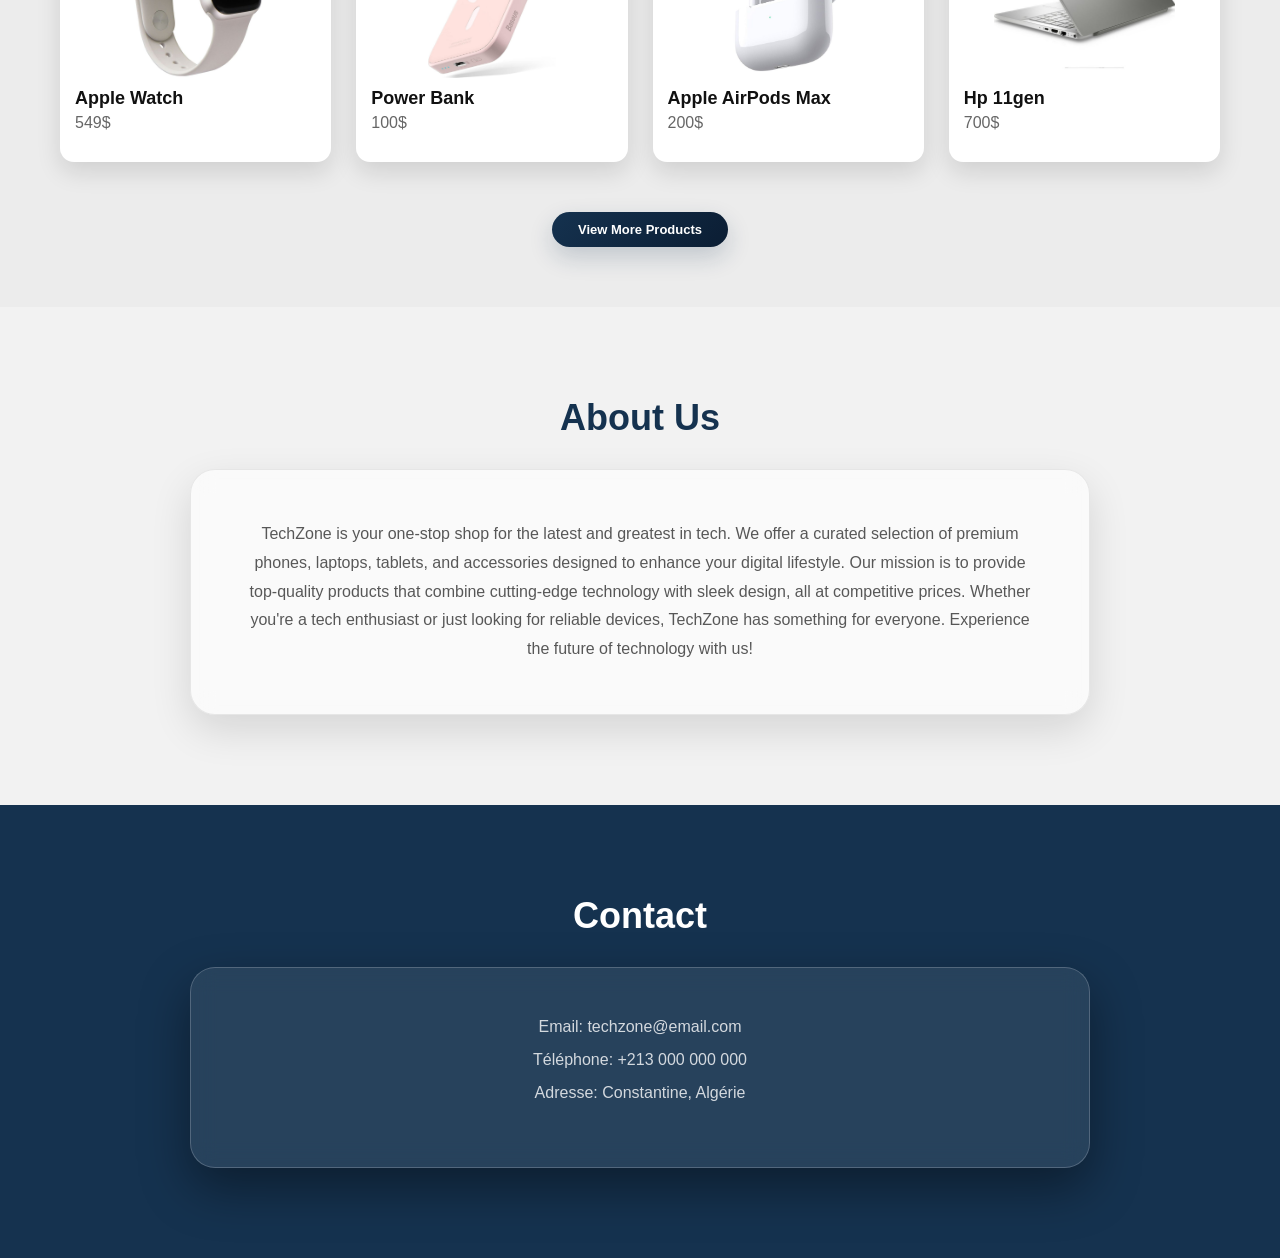
==== commit fee337e2: "Add files via upload" ====
--- a/index.html
+++ b/index.html
@@ -87,6 +87,43 @@
         </div>
     </div>
 </section>
+<!-- FILTER SECTION -->
+<div class="filter-section">
+
+    <!-- Brand -->
+    <div class="filter-group">
+    <p>Brand:</p>
+    <button class="filter-btn active" onclick="filterProducts('all', event)">All</button>
+    <button class="filter-btn" onclick="filterProducts('apple', event)">Apple</button>
+    <button class="filter-btn" onclick="filterProducts('samsung', event)">Samsung</button>
+    <button class="filter-btn" onclick="filterProducts('hp', event)">HP</button>
+    <button class="filter-btn" onclick="filterProducts('other', event)">Other</button>
+</div>
+
+    <!-- Price -->
+    <div class="filter-group">
+        <p>Price:</p>
+        <button class="filter-btn" onclick="filterByPrice(0, 500)">Under 500$</button>
+        <button class="filter-btn" onclick="filterByPrice(500, 1500)">500$ - 1500$</button>
+        <button class="filter-btn" onclick="filterByPrice(1500, 9999)">Above 1500$</button>
+    </div>
+
+    <!-- Type -->
+    <div class="filter-group">
+        <p>Type:</p>
+        <button class="filter-btn" onclick="filterProducts('mobile')">Mobile</button>
+        <button class="filter-btn" onclick="filterProducts('laptop')">Laptop</button>
+        <button class="filter-btn" onclick="filterProducts('accessories')">Accessories</button>
+    </div>
+
+    <!-- Sort -->
+    <div class="filter-group">
+        <p>Sort:</p>
+        <button class="filter-btn" onclick="sortProducts('low')">Price Low to High</button>
+        <button class="filter-btn" onclick="sortProducts('high')">Price High to Low</button>
+    </div>
+
+</div>
 
 <!-- PRODUCTS SECTION -->
 <section class="products">
@@ -94,8 +131,12 @@
     <h2>Our Products</h2>
 
     <div class="product-container">
+
 <!-- iPhone 17 Pro Max -->
-<a href="product.html?product=iphone" class="product-card">
+<a href="product.html?product=iphone" class="product-card"
+   data-brand="apple"
+   data-type="mobile"
+   data-price="1399">
     <span class="badge">New</span>
     <img src="./images/iphone.jfif" alt="iPhone 17 Pro Max">
     <h3>iPhone 17 Pro Max</h3>
@@ -103,7 +144,10 @@
 </a>
 
 <!-- MacBook Pro -->
-<a href="product.html?product=macbook" class="product-card">
+<a href="product.html?product=macbook" class="product-card"
+   data-brand="apple"
+   data-type="laptop"
+   data-price="2499">
     <span class="badge">New</span>
     <img src="./images/mac.jpg" alt="MacBook Pro">
     <h3>MacBook Pro</h3>
@@ -111,7 +155,10 @@
 </a>
 
 <!-- Samsung S23 Ultra -->
-<a href="product.html?product=samsung" class="product-card">
+<a href="product.html?product=samsung" class="product-card"
+   data-brand="samsung"
+   data-type="mobile"
+   data-price="1199">
     <span class="badge">New</span>
     <img src="./images/sam.jfif" alt="Samsung S23 Ultra">
     <h3>Samsung S23 Ultra</h3>
@@ -119,7 +166,10 @@
 </a>
 
 <!-- Apple AirPods Max -->
-<a href="product.html?product=airpods" class="product-card">
+<a href="product.html?product=airpods" class="product-card"
+   data-brand="apple"
+   data-type="accessories"
+   data-price="549">
     <span class="badge">New</span>
     <img src="./images/air.jfif" alt="Apple AirPods Max">
     <h3>Apple AirPods Max</h3>
@@ -127,7 +177,10 @@
 </a>
 
 <!-- Apple Watch -->
-<a href="product.html?product=watch" class="product-card">
+<a href="product.html?product=watch" class="product-card"
+   data-brand="apple"
+   data-type="accessories"
+   data-price="549">
     <span class="badge">New</span>
     <img src="./images/Apple Watch Series 8 41mm (a2772) Gps + Lte Starlight Al_starlight Sp Band (s_m).jpeg" alt="Apple Watch">
     <h3>Apple Watch</h3>
@@ -135,33 +188,39 @@
 </a>
 
 <!-- Power Bank -->
-<a href="product.html?product=powerbank" class="product-card">
+<a href="product.html?product=powerbank" class="product-card"
+   data-brand="other"
+   data-type="accessories"
+   data-price="100">
     <span class="badge">New</span>
     <img src="./images/powerB.jpg" alt="Power Bank">
     <h3>Power Bank</h3>
     <p>100$</p>
 </a>
 
-
-<!-- Tablet -->
-<a href="product.html?product=airpods" class="product-card">
+<!-- AirPods 2 -->
+<a href="product.html?product=airpods" class="product-card"
+   data-brand="apple"
+   data-type="accessories"
+   data-price="200">
     <span class="badge">New</span>
     <img src="./images/airpodss.jpg" alt="airpods">
     <h3>Apple AirPods Max</h3>
     <p>200$</p>
 </a>
 
-<!-- pc -->
-<a href="product.html?product=hp" class="product-card">
+<!-- HP 11gen -->
+<a href="product.html?product=hp" class="product-card"
+   data-brand="hp"
+   data-type="laptop"
+   data-price="700">
     <span class="badge">New</span>
     <img src="./images/hp.jpg" alt="hp">
-    <h3>Hp 11gen </h3>
+    <h3>Hp 11gen</h3>
     <p>700$</p>
 </a>
 
-
-    </div>
-
+</div>
 
     <div class="products-more">
         <a href="store.html" class="more-btn">View More Products</a>
@@ -212,6 +271,60 @@
 }
 
 updateCartCount();
+
+// --- FILTER BY BRAND OR TYPE ---
+function filterProducts(value) {
+    const cards = document.querySelectorAll(".product-card");
+
+    cards.forEach(card => {
+        const brand = card.getAttribute("data-brand");
+        const type = card.getAttribute("data-type");
+
+        if (value === "all") {
+            card.style.display = "flex"; // show all
+        } else if (brand === value || type === value) {
+            card.style.display = "flex"; // show matching
+        } else {
+            card.style.display = "none"; // hide others
+        }
+    });
+
+    // highlight active button
+    document.querySelectorAll(".filter-btn").forEach(btn => btn.classList.remove("active"));
+    event.target.classList.add("active");
+}
+
+// --- FILTER BY PRICE ---
+function filterByPrice(min, max) {
+    const cards = document.querySelectorAll(".product-card");
+
+    cards.forEach(card => {
+        const price = parseFloat(card.getAttribute("data-price"));
+
+        if (price >= min && price <= max) {
+            card.style.display = "flex";
+        } else {
+            card.style.display = "none";
+        }
+    });
+}
+
+// --- SORT PRODUCTS ---
+function sortProducts(order) {
+    const container = document.querySelector(".product-container");
+    const cards = Array.from(document.querySelectorAll(".product-card"));
+
+    cards.sort((a, b) => {
+        const priceA = parseFloat(a.getAttribute("data-price"));
+        const priceB = parseFloat(b.getAttribute("data-price"));
+
+        if (order === "low") return priceA - priceB;  // low to high
+        if (order === "high") return priceB - priceA; // high to low
+    });
+
+    // put sorted cards back
+    cards.forEach(card => container.appendChild(card));
+}
 </script>
 
 </body>
--- a/style.css
+++ b/style.css
@@ -237,6 +237,48 @@
 .slider:hover {
     animation-play-state: paused;
 }
+/* FILTER SECTION */
+.filter-section {
+    display: flex;
+    flex-wrap: wrap;
+    gap: 20px;
+    padding: 30px 60px;
+    background: #F2F2F2;
+}
+
+.filter-group {
+    display: flex;
+    align-items: center;
+    gap: 10px;
+    flex-wrap: wrap;
+}
+
+.filter-group p {
+    font-weight: 700;
+    font-size: 14px;
+    color: #15324F;
+}
+
+.filter-btn {
+    padding: 7px 18px;
+    border-radius: 20px;
+    border: 1.5px solid #ccc;
+    background: white;
+    font-size: 13px;
+    cursor: pointer;
+    transition: 0.2s;
+}
+
+.filter-btn:hover {
+    border-color: #15324F;
+    color: #15324F;
+}
+
+.filter-btn.active {
+    background: #15324F;
+    color: white;
+    border-color: transparent;
+}
 
 /* IMAGES */
 .slider img {
@@ -996,4 +1038,288 @@
   .cart-page {
     padding: 50px 20px;
   }
+}
+/* ===========================
+   CHECKOUT PAGE
+=========================== */
+
+.checkout-page {
+    padding: 60px;
+    max-width: 1200px;
+    margin: 0 auto;
+}
+
+.checkout-title {
+    font-size: 36px;
+    font-weight: 800;
+    color: #15324F;
+    margin-bottom: 8px;
+}
+
+.checkout-sub {
+    color: rgba(0,0,0,0.5);
+    font-size: 15px;
+    margin-bottom: 40px;
+}
+
+.checkout-layout {
+    display: flex;
+    gap: 40px;
+    align-items: flex-start;
+}
+
+/* ── LEFT: Form ── */
+.checkout-form-box {
+    flex: 1;
+    display: flex;
+    flex-direction: column;
+    gap: 30px;
+}
+
+.form-section {
+    background: white;
+    border-radius: 20px;
+    padding: 30px;
+    box-shadow: 0px 10px 30px rgba(0,0,0,0.08);
+    display: flex;
+    flex-direction: column;
+    gap: 18px;
+}
+
+.form-section-title {
+    font-size: 18px;
+    font-weight: 700;
+    color: #15324F;
+    margin-bottom: 5px;
+}
+
+.form-group {
+    display: flex;
+    flex-direction: column;
+    gap: 6px;
+    flex: 1;
+}
+
+.form-group label {
+    font-size: 13px;
+    font-weight: 600;
+    color: #333;
+}
+
+.form-group input {
+    padding: 11px 15px;
+    border-radius: 12px;
+    border: 1.5px solid #ddd;
+    font-size: 14px;
+    outline: none;
+    transition: 0.2s;
+    background: #fafafa;
+}
+
+.form-group input:focus {
+    border-color: #15324F;
+    background: white;
+}
+
+.form-row {
+    display: flex;
+    gap: 15px;
+}
+
+.error-msg {
+    font-size: 12px;
+    color: #e53935;
+    min-height: 16px;
+}
+
+.place-order-btn {
+    width: 100%;
+    padding: 16px;
+    border-radius: 30px;
+    border: none;
+    background: linear-gradient(135deg, #15324F, #0b1d33);
+    color: white;
+    font-size: 16px;
+    font-weight: 700;
+    cursor: pointer;
+    transition: 0.25s;
+    box-shadow: 0px 10px 25px rgba(21, 50, 79, 0.3);
+}
+
+.place-order-btn:hover {
+    transform: translateY(-2px);
+    box-shadow: 0px 15px 35px rgba(21, 50, 79, 0.4);
+}
+
+/* ── RIGHT: Summary ── */
+.checkout-summary-box {
+    width: 360px;
+    flex-shrink: 0;
+    background: white;
+    border-radius: 20px;
+    padding: 30px;
+    box-shadow: 0px 10px 30px rgba(0,0,0,0.08);
+    position: sticky;
+    top: 20px;
+    display: flex;
+    flex-direction: column;
+    gap: 14px;
+}
+
+.checkout-item {
+    display: flex;
+    align-items: center;
+    gap: 12px;
+    padding: 10px 0;
+    border-bottom: 1px solid #f0f0f0;
+}
+
+.checkout-item img {
+    width: 55px;
+    height: 55px;
+    object-fit: contain;
+    border-radius: 10px;
+    background: #f5f5f5;
+    padding: 5px;
+}
+
+.checkout-item-info {
+    flex: 1;
+}
+
+.checkout-item-name {
+    font-size: 13px;
+    font-weight: 600;
+    color: #111;
+}
+
+.checkout-item-variant {
+    font-size: 12px;
+    color: #999;
+}
+
+.checkout-item-qty {
+    font-size: 12px;
+    color: #666;
+}
+
+.checkout-item-price {
+    font-size: 14px;
+    font-weight: 700;
+    color: #15324F;
+}
+
+.summary-title {
+    font-size: 18px;
+    font-weight: 700;
+    color: #15324F;
+}
+
+.summary-row {
+    display: flex;
+    justify-content: space-between;
+    font-size: 14px;
+    color: #555;
+}
+
+.summary-divider {
+    height: 1px;
+    background: #eee;
+}
+
+.summary-total {
+    display: flex;
+    justify-content: space-between;
+    align-items: center;
+}
+
+.summary-total-label {
+    font-size: 16px;
+    font-weight: 700;
+    color: #111;
+}
+
+.summary-total-amount {
+    font-size: 22px;
+    font-weight: 800;
+    color: #15324F;
+}
+
+/* ── Success Popup ── */
+.success-overlay {
+    display: none;
+    position: fixed;
+    top: 0; left: 0;
+    width: 100%; height: 100%;
+    background: rgba(0,0,0,0.5);
+    justify-content: center;
+    align-items: center;
+    z-index: 9999;
+}
+
+.success-box {
+    background: white;
+    border-radius: 25px;
+    padding: 50px;
+    text-align: center;
+    max-width: 400px;
+    box-shadow: 0px 20px 60px rgba(0,0,0,0.2);
+}
+
+.success-icon {
+    width: 70px;
+    height: 70px;
+    background: linear-gradient(135deg, #15324F, #0b1d33);
+    border-radius: 50%;
+    display: flex;
+    align-items: center;
+    justify-content: center;
+    font-size: 32px;
+    color: white;
+    margin: 0 auto 20px;
+}
+
+.success-box h2 {
+    font-size: 26px;
+    font-weight: 800;
+    color: #15324F;
+    margin-bottom: 10px;
+}
+
+.success-box p {
+    color: rgba(0,0,0,0.6);
+    font-size: 15px;
+    margin-bottom: 25px;
+}
+
+.success-btn {
+    display: inline-block;
+    padding: 12px 30px;
+    border-radius: 25px;
+    background: linear-gradient(135deg, #15324F, #0b1d33);
+    color: white;
+    text-decoration: none;
+    font-weight: 600;
+    font-size: 14px;
+    transition: 0.25s;
+}
+
+.success-btn:hover {
+    transform: translateY(-2px);
+}
+
+/* ── Responsive ── */
+@media (max-width: 900px) {
+    .checkout-page {
+        padding: 30px 20px;
+    }
+    .checkout-layout {
+        flex-direction: column;
+    }
+    .checkout-summary-box {
+        width: 100%;
+    }
+    .form-row {
+        flex-direction: column;
+    }
 }
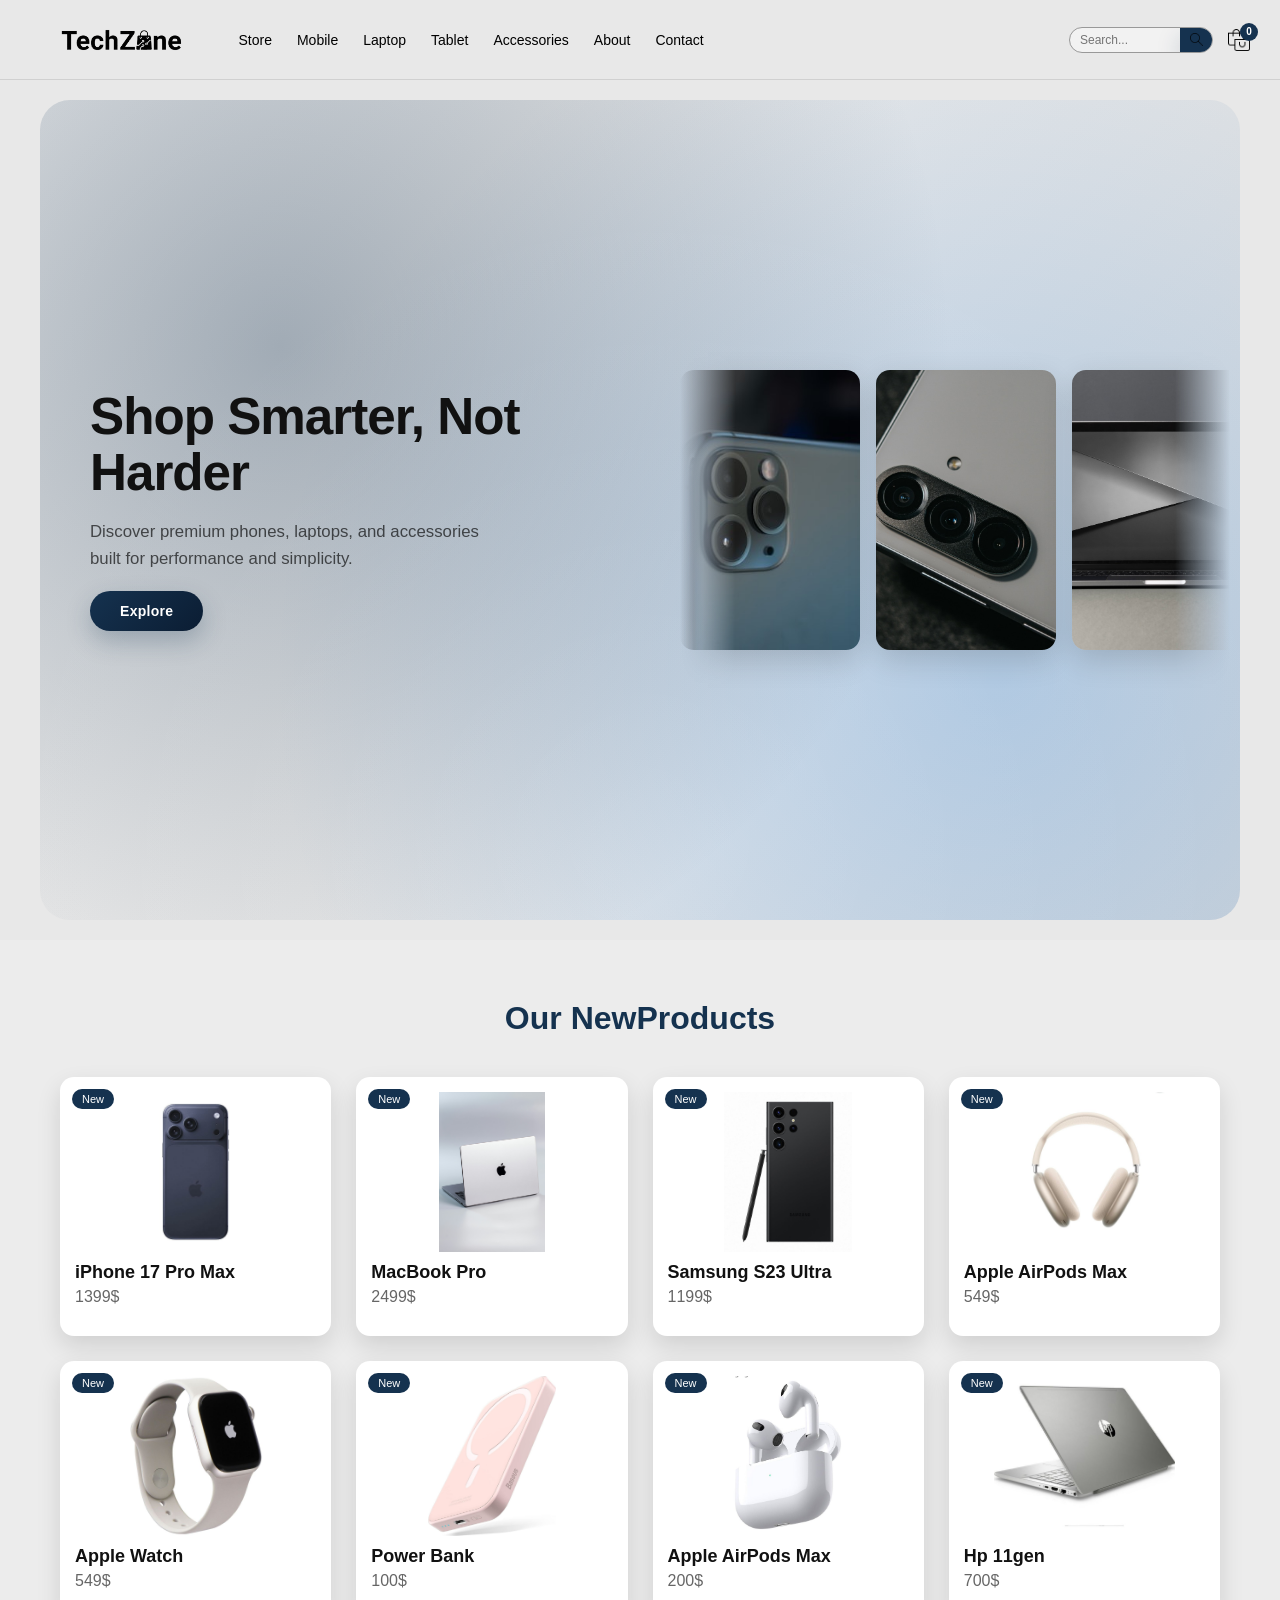
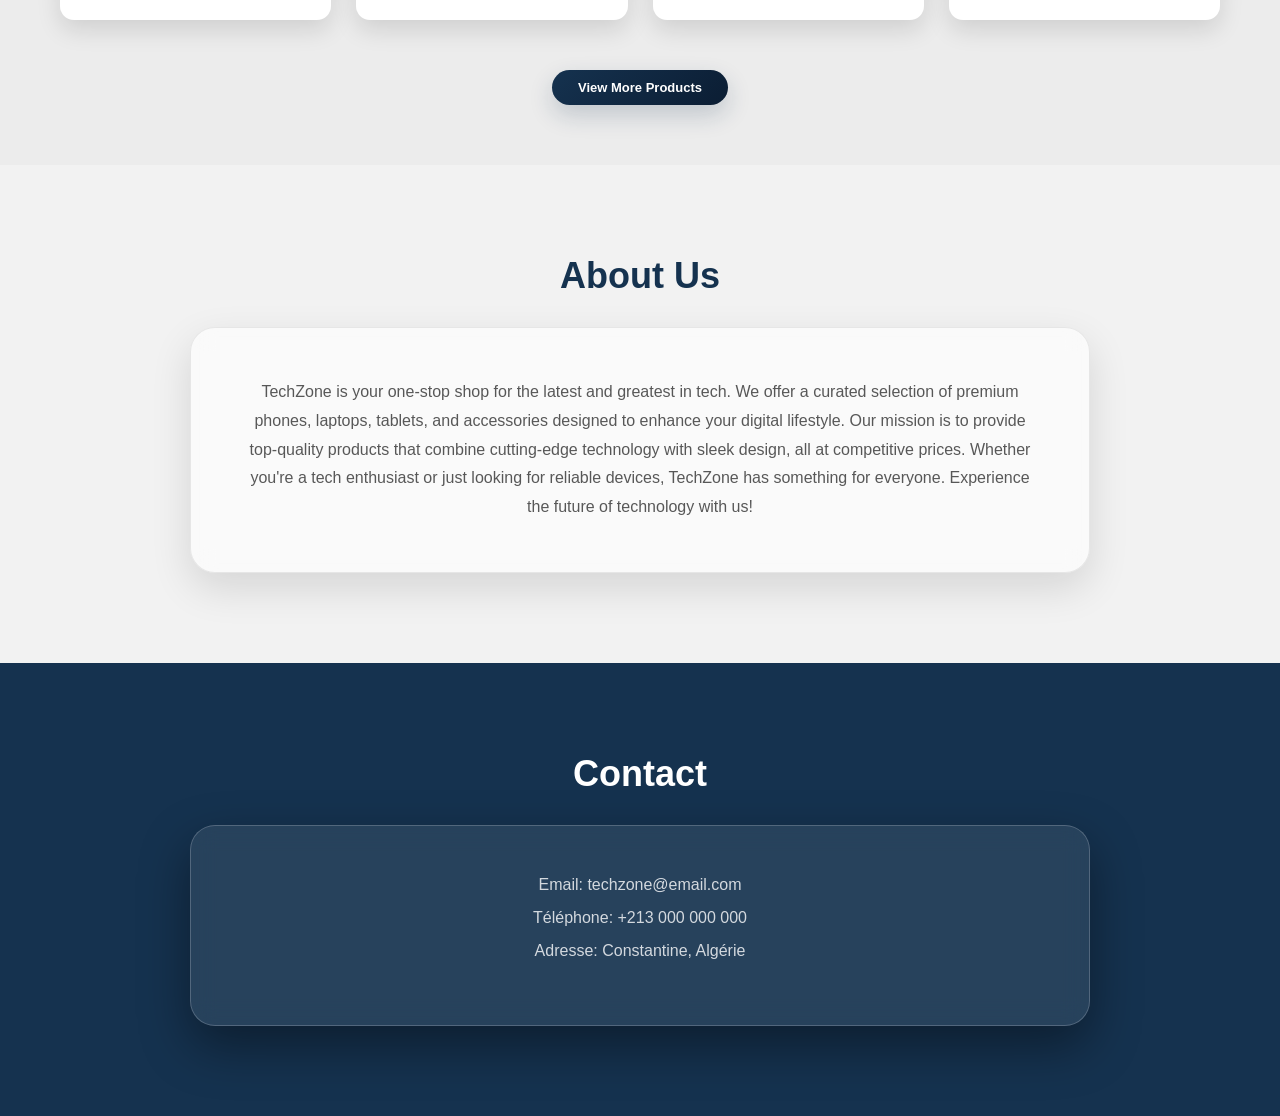
==== commit 8cd2240d: "my updates" ====
--- a/index.html
+++ b/index.html
@@ -1,7 +1,7 @@
 <!DOCTYPE html>
 <html lang="en">  
 <head>
-    <meta charset="UTF-8">
+    <meta charset="UTF-8"> <!-- character encoding  -->
     <meta name="viewport" content="width=device-width, initial-scale=1.0">
     <title>TechZone</title>
     <link rel="stylesheet" href="style.css">
@@ -87,56 +87,15 @@
         </div>
     </div>
 </section>
-<!-- FILTER SECTION -->
-<div class="filter-section">
-
-    <!-- Brand -->
-    <div class="filter-group">
-    <p>Brand:</p>
-    <button class="filter-btn active" onclick="filterProducts('all', event)">All</button>
-    <button class="filter-btn" onclick="filterProducts('apple', event)">Apple</button>
-    <button class="filter-btn" onclick="filterProducts('samsung', event)">Samsung</button>
-    <button class="filter-btn" onclick="filterProducts('hp', event)">HP</button>
-    <button class="filter-btn" onclick="filterProducts('other', event)">Other</button>
-</div>
-
-    <!-- Price -->
-    <div class="filter-group">
-        <p>Price:</p>
-        <button class="filter-btn" onclick="filterByPrice(0, 500)">Under 500$</button>
-        <button class="filter-btn" onclick="filterByPrice(500, 1500)">500$ - 1500$</button>
-        <button class="filter-btn" onclick="filterByPrice(1500, 9999)">Above 1500$</button>
-    </div>
-
-    <!-- Type -->
-    <div class="filter-group">
-        <p>Type:</p>
-        <button class="filter-btn" onclick="filterProducts('mobile')">Mobile</button>
-        <button class="filter-btn" onclick="filterProducts('laptop')">Laptop</button>
-        <button class="filter-btn" onclick="filterProducts('accessories')">Accessories</button>
-    </div>
-
-    <!-- Sort -->
-    <div class="filter-group">
-        <p>Sort:</p>
-        <button class="filter-btn" onclick="sortProducts('low')">Price Low to High</button>
-        <button class="filter-btn" onclick="sortProducts('high')">Price High to Low</button>
-    </div>
-
-</div>
 
 <!-- PRODUCTS SECTION -->
 <section class="products">
 
-    <h2>Our Products</h2>
+    <h2>Our NewProducts</h2>
 
     <div class="product-container">
-
 <!-- iPhone 17 Pro Max -->
-<a href="product.html?product=iphone" class="product-card"
-   data-brand="apple"
-   data-type="mobile"
-   data-price="1399">
+<a href="product.html?product=iphone" class="product-card">
     <span class="badge">New</span>
     <img src="./images/iphone.jfif" alt="iPhone 17 Pro Max">
     <h3>iPhone 17 Pro Max</h3>
@@ -144,10 +103,7 @@
 </a>
 
 <!-- MacBook Pro -->
-<a href="product.html?product=macbook" class="product-card"
-   data-brand="apple"
-   data-type="laptop"
-   data-price="2499">
+<a href="product.html?product=macbook" class="product-card">
     <span class="badge">New</span>
     <img src="./images/mac.jpg" alt="MacBook Pro">
     <h3>MacBook Pro</h3>
@@ -155,10 +111,7 @@
 </a>
 
 <!-- Samsung S23 Ultra -->
-<a href="product.html?product=samsung" class="product-card"
-   data-brand="samsung"
-   data-type="mobile"
-   data-price="1199">
+<a href="product.html?product=samsung" class="product-card">
     <span class="badge">New</span>
     <img src="./images/sam.jfif" alt="Samsung S23 Ultra">
     <h3>Samsung S23 Ultra</h3>
@@ -166,10 +119,7 @@
 </a>
 
 <!-- Apple AirPods Max -->
-<a href="product.html?product=airpods" class="product-card"
-   data-brand="apple"
-   data-type="accessories"
-   data-price="549">
+<a href="product.html?product=airpods" class="product-card">
     <span class="badge">New</span>
     <img src="./images/air.jfif" alt="Apple AirPods Max">
     <h3>Apple AirPods Max</h3>
@@ -177,10 +127,7 @@
 </a>
 
 <!-- Apple Watch -->
-<a href="product.html?product=watch" class="product-card"
-   data-brand="apple"
-   data-type="accessories"
-   data-price="549">
+<a href="product.html?product=watch" class="product-card">
     <span class="badge">New</span>
     <img src="./images/Apple Watch Series 8 41mm (a2772) Gps + Lte Starlight Al_starlight Sp Band (s_m).jpeg" alt="Apple Watch">
     <h3>Apple Watch</h3>
@@ -188,39 +135,33 @@
 </a>
 
 <!-- Power Bank -->
-<a href="product.html?product=powerbank" class="product-card"
-   data-brand="other"
-   data-type="accessories"
-   data-price="100">
+<a href="product.html?product=powerbank" class="product-card">
     <span class="badge">New</span>
     <img src="./images/powerB.jpg" alt="Power Bank">
     <h3>Power Bank</h3>
     <p>100$</p>
 </a>
 
-<!-- AirPods 2 -->
-<a href="product.html?product=airpods" class="product-card"
-   data-brand="apple"
-   data-type="accessories"
-   data-price="200">
+
+<!-- Tablet -->
+<a href="product.html?product=airpods" class="product-card">
     <span class="badge">New</span>
     <img src="./images/airpodss.jpg" alt="airpods">
     <h3>Apple AirPods Max</h3>
     <p>200$</p>
 </a>
 
-<!-- HP 11gen -->
-<a href="product.html?product=hp" class="product-card"
-   data-brand="hp"
-   data-type="laptop"
-   data-price="700">
+<!-- pc -->
+<a href="product.html?product=hp" class="product-card">
     <span class="badge">New</span>
     <img src="./images/hp.jpg" alt="hp">
-    <h3>Hp 11gen</h3>
+    <h3>Hp 11gen </h3>
     <p>700$</p>
 </a>
 
-</div>
+
+    </div>
+
 
     <div class="products-more">
         <a href="store.html" class="more-btn">View More Products</a>
@@ -271,60 +212,6 @@
 }
 
 updateCartCount();
-
-// --- FILTER BY BRAND OR TYPE ---
-function filterProducts(value) {
-    const cards = document.querySelectorAll(".product-card");
-
-    cards.forEach(card => {
-        const brand = card.getAttribute("data-brand");
-        const type = card.getAttribute("data-type");
-
-        if (value === "all") {
-            card.style.display = "flex"; // show all
-        } else if (brand === value || type === value) {
-            card.style.display = "flex"; // show matching
-        } else {
-            card.style.display = "none"; // hide others
-        }
-    });
-
-    // highlight active button
-    document.querySelectorAll(".filter-btn").forEach(btn => btn.classList.remove("active"));
-    event.target.classList.add("active");
-}
-
-// --- FILTER BY PRICE ---
-function filterByPrice(min, max) {
-    const cards = document.querySelectorAll(".product-card");
-
-    cards.forEach(card => {
-        const price = parseFloat(card.getAttribute("data-price"));
-
-        if (price >= min && price <= max) {
-            card.style.display = "flex";
-        } else {
-            card.style.display = "none";
-        }
-    });
-}
-
-// --- SORT PRODUCTS ---
-function sortProducts(order) {
-    const container = document.querySelector(".product-container");
-    const cards = Array.from(document.querySelectorAll(".product-card"));
-
-    cards.sort((a, b) => {
-        const priceA = parseFloat(a.getAttribute("data-price"));
-        const priceB = parseFloat(b.getAttribute("data-price"));
-
-        if (order === "low") return priceA - priceB;  // low to high
-        if (order === "high") return priceB - priceA; // high to low
-    });
-
-    // put sorted cards back
-    cards.forEach(card => container.appendChild(card));
-}
 </script>
 
 </body>
--- a/style.css
+++ b/style.css
@@ -237,48 +237,6 @@
 .slider:hover {
     animation-play-state: paused;
 }
-/* FILTER SECTION */
-.filter-section {
-    display: flex;
-    flex-wrap: wrap;
-    gap: 20px;
-    padding: 30px 60px;
-    background: #F2F2F2;
-}
-
-.filter-group {
-    display: flex;
-    align-items: center;
-    gap: 10px;
-    flex-wrap: wrap;
-}
-
-.filter-group p {
-    font-weight: 700;
-    font-size: 14px;
-    color: #15324F;
-}
-
-.filter-btn {
-    padding: 7px 18px;
-    border-radius: 20px;
-    border: 1.5px solid #ccc;
-    background: white;
-    font-size: 13px;
-    cursor: pointer;
-    transition: 0.2s;
-}
-
-.filter-btn:hover {
-    border-color: #15324F;
-    color: #15324F;
-}
-
-.filter-btn.active {
-    background: #15324F;
-    color: white;
-    border-color: transparent;
-}
 
 /* IMAGES */
 .slider img {
@@ -339,7 +297,7 @@
 /* IMAGE CONTAINER */
 .product-card img {
   width: 100%;
-  height: 160px; /* 🔥 fixed image space */
+  height: 160px; /* fixed image space */
   object-fit: contain; /* keeps image ratio (VERY IMPORTANT) */
   margin-bottom: 10px;
 }
@@ -383,7 +341,7 @@
   font-weight: 500;
 }
 
-/* Hover effects 🔥 */
+/* Hover effects  */
 .product-card:hover {
   transform: translateY(-8px);
   box-shadow: 0px 18px 35px rgba(0, 0, 0, 0.18);
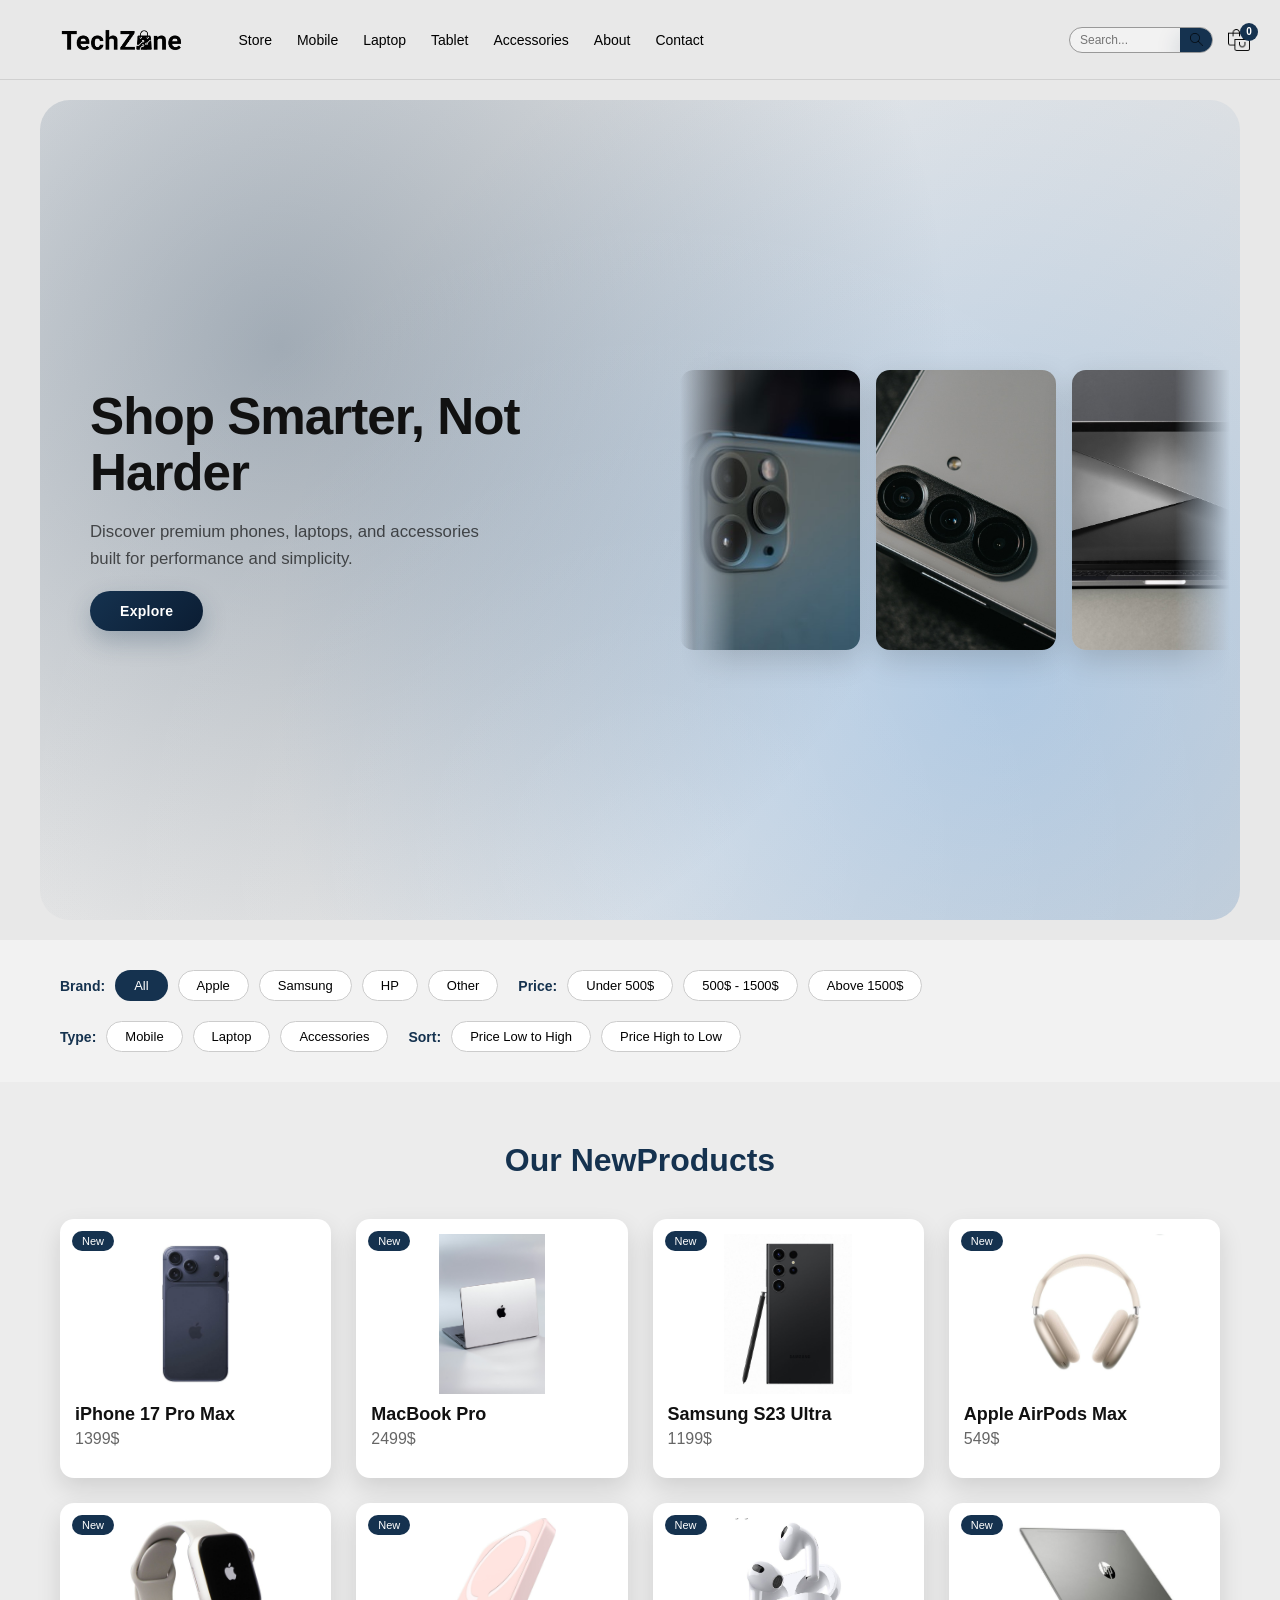
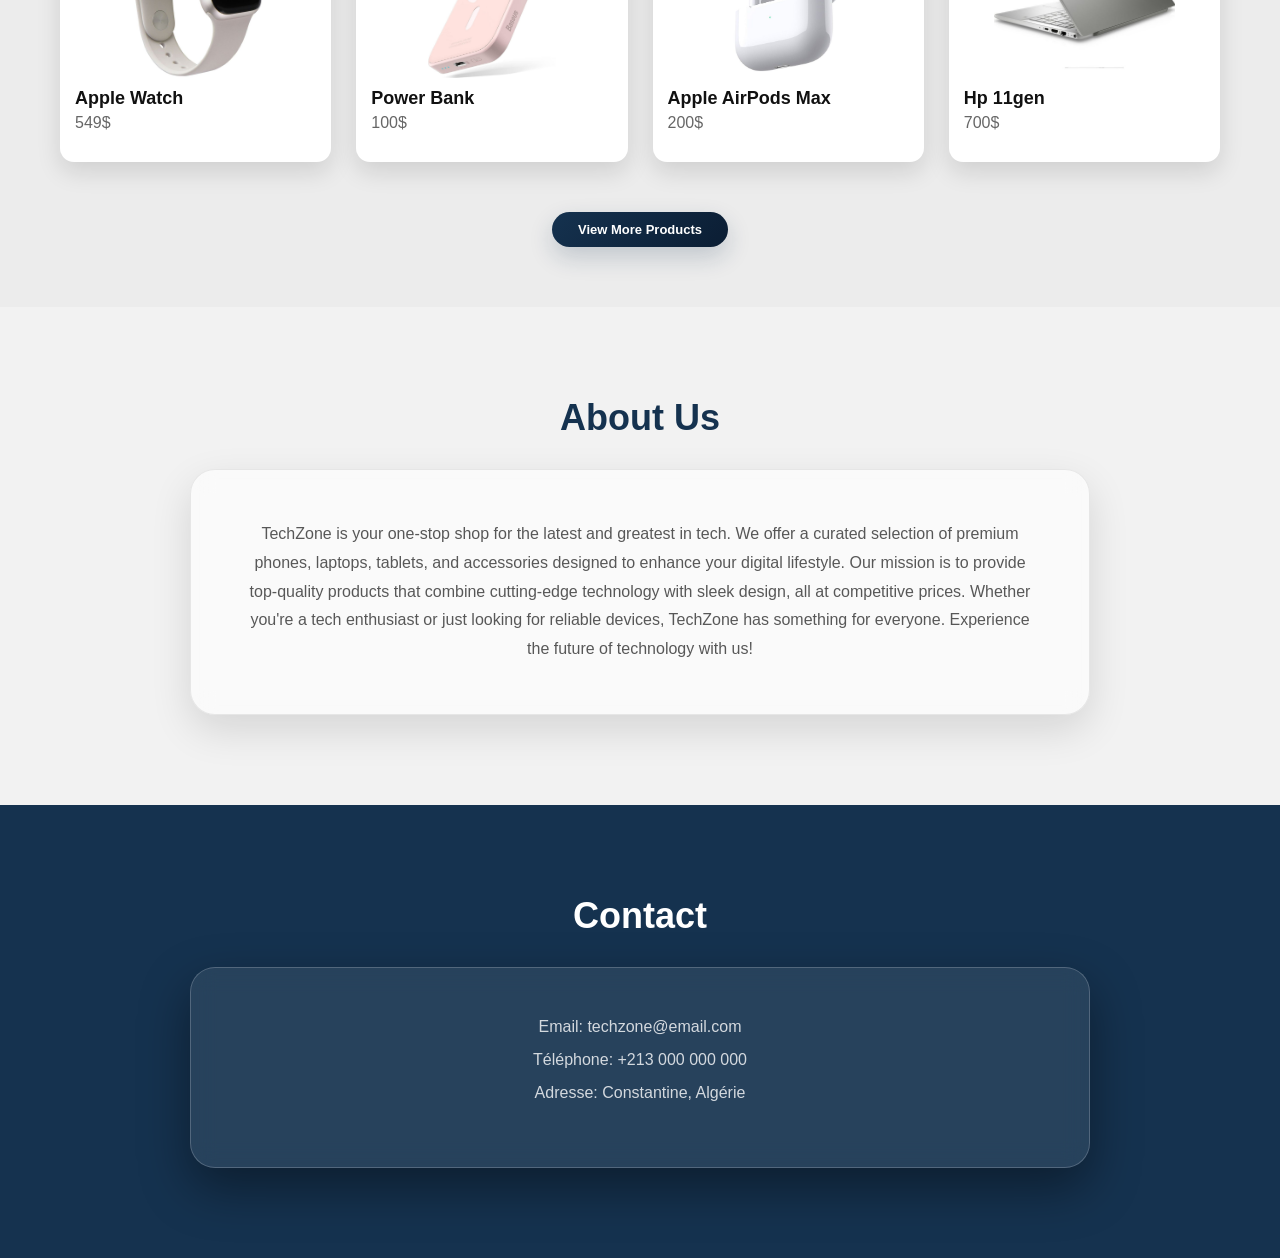
==== commit c9e45bb1: "Resolve merge conflicts" ====
--- a/index.html
+++ b/index.html
@@ -87,6 +87,43 @@
         </div>
     </div>
 </section>
+<!-- FILTER SECTION -->
+<div class="filter-section">
+
+    <!-- Brand -->
+    <div class="filter-group">
+    <p>Brand:</p>
+    <button class="filter-btn active" onclick="filterProducts('all', event)">All</button>
+    <button class="filter-btn" onclick="filterProducts('apple', event)">Apple</button>
+    <button class="filter-btn" onclick="filterProducts('samsung', event)">Samsung</button>
+    <button class="filter-btn" onclick="filterProducts('hp', event)">HP</button>
+    <button class="filter-btn" onclick="filterProducts('other', event)">Other</button>
+</div>
+
+    <!-- Price -->
+    <div class="filter-group">
+        <p>Price:</p>
+        <button class="filter-btn" onclick="filterByPrice(0, 500)">Under 500$</button>
+        <button class="filter-btn" onclick="filterByPrice(500, 1500)">500$ - 1500$</button>
+        <button class="filter-btn" onclick="filterByPrice(1500, 9999)">Above 1500$</button>
+    </div>
+
+    <!-- Type -->
+    <div class="filter-group">
+        <p>Type:</p>
+        <button class="filter-btn" onclick="filterProducts('mobile')">Mobile</button>
+        <button class="filter-btn" onclick="filterProducts('laptop')">Laptop</button>
+        <button class="filter-btn" onclick="filterProducts('accessories')">Accessories</button>
+    </div>
+
+    <!-- Sort -->
+    <div class="filter-group">
+        <p>Sort:</p>
+        <button class="filter-btn" onclick="sortProducts('low')">Price Low to High</button>
+        <button class="filter-btn" onclick="sortProducts('high')">Price High to Low</button>
+    </div>
+
+</div>
 
 <!-- PRODUCTS SECTION -->
 <section class="products">
@@ -94,8 +131,12 @@
     <h2>Our NewProducts</h2>
 
     <div class="product-container">
+
 <!-- iPhone 17 Pro Max -->
-<a href="product.html?product=iphone" class="product-card">
+<a href="product.html?product=iphone" class="product-card"
+   data-brand="apple"
+   data-type="mobile"
+   data-price="1399">
     <span class="badge">New</span>
     <img src="./images/iphone.jfif" alt="iPhone 17 Pro Max">
     <h3>iPhone 17 Pro Max</h3>
@@ -103,7 +144,10 @@
 </a>
 
 <!-- MacBook Pro -->
-<a href="product.html?product=macbook" class="product-card">
+<a href="product.html?product=macbook" class="product-card"
+   data-brand="apple"
+   data-type="laptop"
+   data-price="2499">
     <span class="badge">New</span>
     <img src="./images/mac.jpg" alt="MacBook Pro">
     <h3>MacBook Pro</h3>
@@ -111,7 +155,10 @@
 </a>
 
 <!-- Samsung S23 Ultra -->
-<a href="product.html?product=samsung" class="product-card">
+<a href="product.html?product=samsung" class="product-card"
+   data-brand="samsung"
+   data-type="mobile"
+   data-price="1199">
     <span class="badge">New</span>
     <img src="./images/sam.jfif" alt="Samsung S23 Ultra">
     <h3>Samsung S23 Ultra</h3>
@@ -119,7 +166,10 @@
 </a>
 
 <!-- Apple AirPods Max -->
-<a href="product.html?product=airpods" class="product-card">
+<a href="product.html?product=airpods" class="product-card"
+   data-brand="apple"
+   data-type="accessories"
+   data-price="549">
     <span class="badge">New</span>
     <img src="./images/air.jfif" alt="Apple AirPods Max">
     <h3>Apple AirPods Max</h3>
@@ -127,7 +177,10 @@
 </a>
 
 <!-- Apple Watch -->
-<a href="product.html?product=watch" class="product-card">
+<a href="product.html?product=watch" class="product-card"
+   data-brand="apple"
+   data-type="accessories"
+   data-price="549">
     <span class="badge">New</span>
     <img src="./images/Apple Watch Series 8 41mm (a2772) Gps + Lte Starlight Al_starlight Sp Band (s_m).jpeg" alt="Apple Watch">
     <h3>Apple Watch</h3>
@@ -135,33 +188,39 @@
 </a>
 
 <!-- Power Bank -->
-<a href="product.html?product=powerbank" class="product-card">
+<a href="product.html?product=powerbank" class="product-card"
+   data-brand="other"
+   data-type="accessories"
+   data-price="100">
     <span class="badge">New</span>
     <img src="./images/powerB.jpg" alt="Power Bank">
     <h3>Power Bank</h3>
     <p>100$</p>
 </a>
 
-
-<!-- Tablet -->
-<a href="product.html?product=airpods" class="product-card">
+<!-- AirPods 2 -->
+<a href="product.html?product=airpods" class="product-card"
+   data-brand="apple"
+   data-type="accessories"
+   data-price="200">
     <span class="badge">New</span>
     <img src="./images/airpodss.jpg" alt="airpods">
     <h3>Apple AirPods Max</h3>
     <p>200$</p>
 </a>
 
-<!-- pc -->
-<a href="product.html?product=hp" class="product-card">
+<!-- HP 11gen -->
+<a href="product.html?product=hp" class="product-card"
+   data-brand="hp"
+   data-type="laptop"
+   data-price="700">
     <span class="badge">New</span>
     <img src="./images/hp.jpg" alt="hp">
-    <h3>Hp 11gen </h3>
+    <h3>Hp 11gen</h3>
     <p>700$</p>
 </a>
 
-
-    </div>
-
+</div>
 
     <div class="products-more">
         <a href="store.html" class="more-btn">View More Products</a>
@@ -212,6 +271,60 @@
 }
 
 updateCartCount();
+
+// --- FILTER BY BRAND OR TYPE ---
+function filterProducts(value) {
+    const cards = document.querySelectorAll(".product-card");
+
+    cards.forEach(card => {
+        const brand = card.getAttribute("data-brand");
+        const type = card.getAttribute("data-type");
+
+        if (value === "all") {
+            card.style.display = "flex"; // show all
+        } else if (brand === value || type === value) {
+            card.style.display = "flex"; // show matching
+        } else {
+            card.style.display = "none"; // hide others
+        }
+    });
+
+    // highlight active button
+    document.querySelectorAll(".filter-btn").forEach(btn => btn.classList.remove("active"));
+    event.target.classList.add("active");
+}
+
+// --- FILTER BY PRICE ---
+function filterByPrice(min, max) {
+    const cards = document.querySelectorAll(".product-card");
+
+    cards.forEach(card => {
+        const price = parseFloat(card.getAttribute("data-price"));
+
+        if (price >= min && price <= max) {
+            card.style.display = "flex";
+        } else {
+            card.style.display = "none";
+        }
+    });
+}
+
+// --- SORT PRODUCTS ---
+function sortProducts(order) {
+    const container = document.querySelector(".product-container");
+    const cards = Array.from(document.querySelectorAll(".product-card"));
+
+    cards.sort((a, b) => {
+        const priceA = parseFloat(a.getAttribute("data-price"));
+        const priceB = parseFloat(b.getAttribute("data-price"));
+
+        if (order === "low") return priceA - priceB;  // low to high
+        if (order === "high") return priceB - priceA; // high to low
+    });
+
+    // put sorted cards back
+    cards.forEach(card => container.appendChild(card));
+}
 </script>
 
 </body>
--- a/style.css
+++ b/style.css
@@ -237,6 +237,48 @@
 .slider:hover {
     animation-play-state: paused;
 }
+/* FILTER SECTION */
+.filter-section {
+    display: flex;
+    flex-wrap: wrap;
+    gap: 20px;
+    padding: 30px 60px;
+    background: #F2F2F2;
+}
+
+.filter-group {
+    display: flex;
+    align-items: center;
+    gap: 10px;
+    flex-wrap: wrap;
+}
+
+.filter-group p {
+    font-weight: 700;
+    font-size: 14px;
+    color: #15324F;
+}
+
+.filter-btn {
+    padding: 7px 18px;
+    border-radius: 20px;
+    border: 1.5px solid #ccc;
+    background: white;
+    font-size: 13px;
+    cursor: pointer;
+    transition: 0.2s;
+}
+
+.filter-btn:hover {
+    border-color: #15324F;
+    color: #15324F;
+}
+
+.filter-btn.active {
+    background: #15324F;
+    color: white;
+    border-color: transparent;
+}
 
 /* IMAGES */
 .slider img {
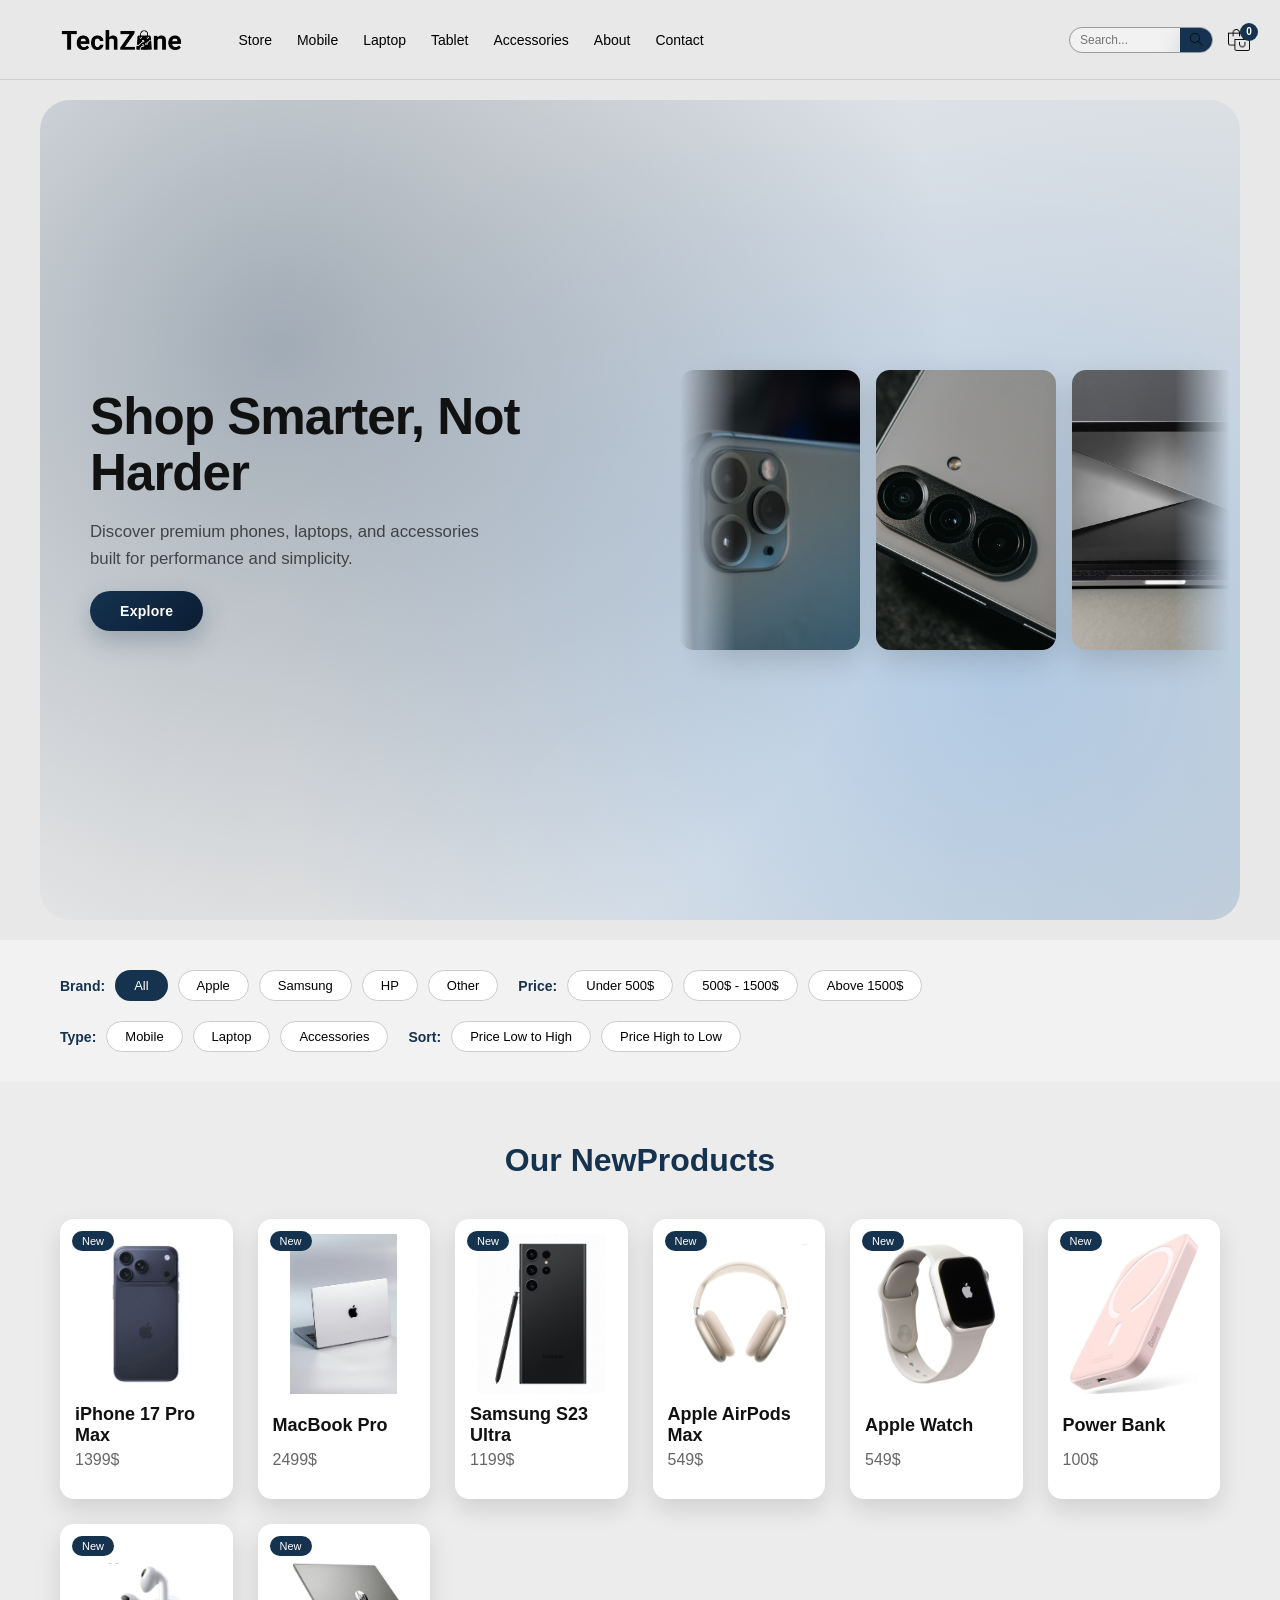
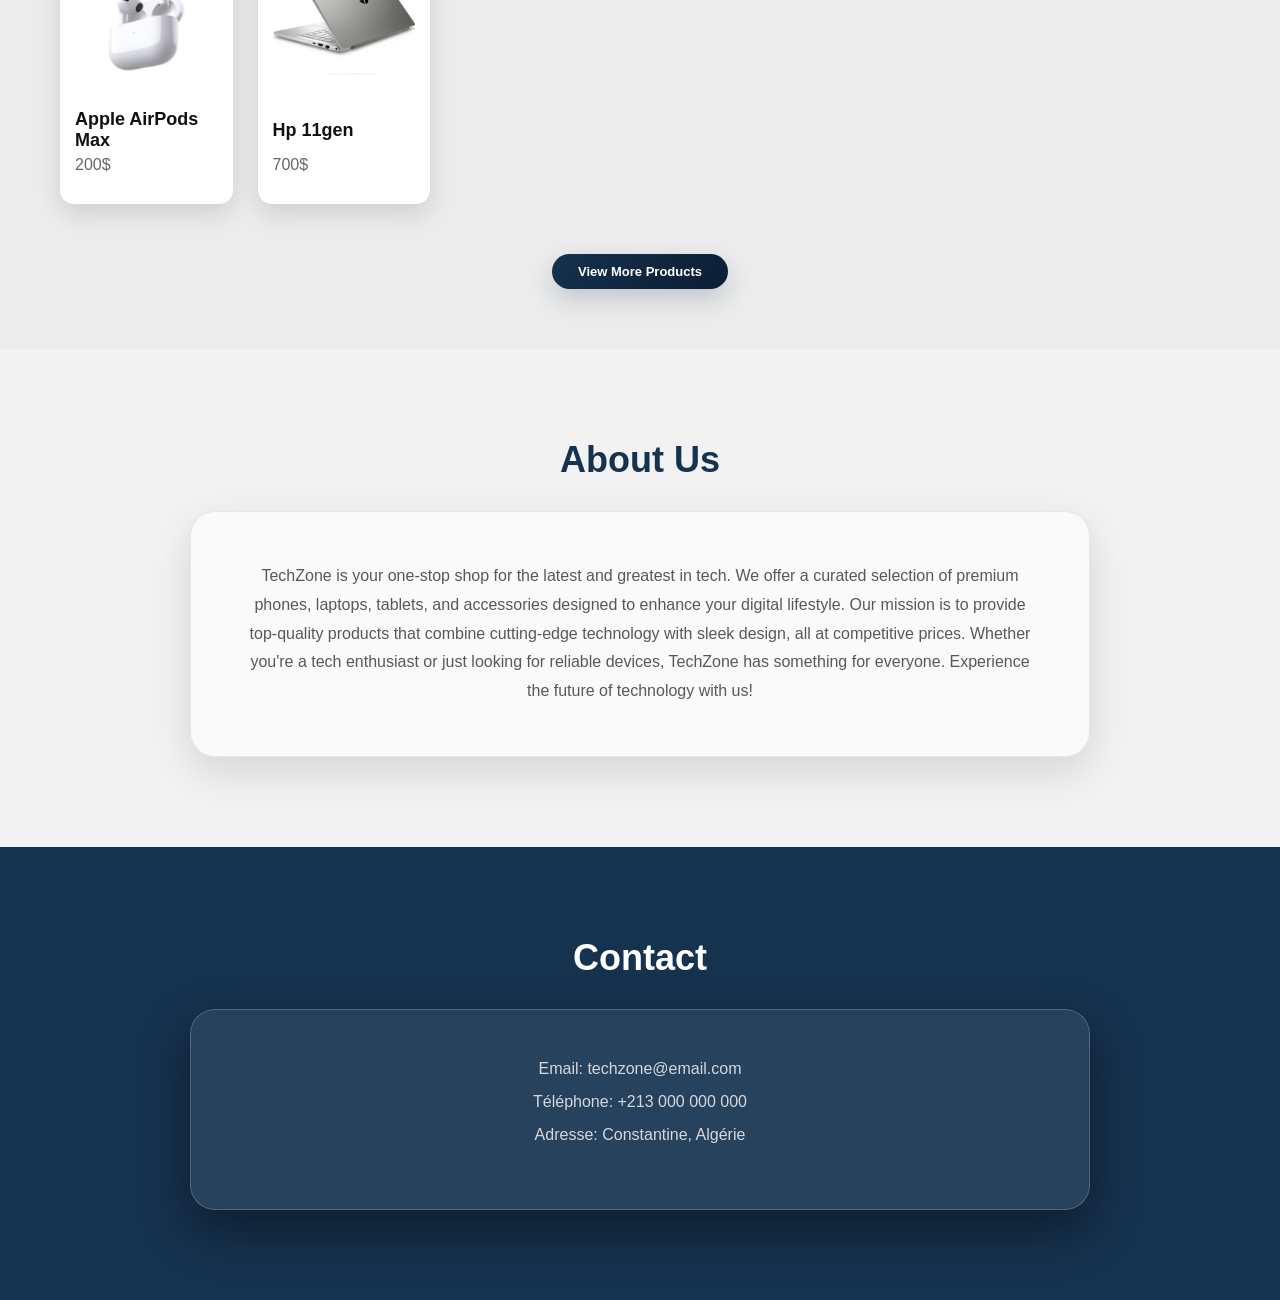
==== commit 94a65a66: "Added admin system (dashboard, products, orders, users) Co-authored-by: Copilot <copilot@github.com>" ====
--- a/index.html
+++ b/index.html
@@ -4,7 +4,7 @@
     <meta charset="UTF-8"> <!-- character encoding  -->
     <meta name="viewport" content="width=device-width, initial-scale=1.0">
     <title>TechZone</title>
-    <link rel="stylesheet" href="style.css">
+    <link rel="stylesheet" href="./css/style.css">
 </head>
 
 <body>
@@ -87,6 +87,9 @@
         </div>
     </div>
 </section>
+
+
+
 <!-- FILTER SECTION -->
 <div class="filter-section">
 
@@ -255,6 +258,15 @@
 </section>
 
 
+
+
+
+
+
+
+
+
+
 <script>
 function updateCartCount() {
     let cart = JSON.parse(localStorage.getItem("cart")) || [];
--- a/css/style.css
+++ b/css/style.css
@@ -0,0 +1,1325 @@
+/* RESET */
+* {
+    margin: 0;
+    padding: 0;
+    box-sizing: border-box;
+}
+
+/* BODY */
+body {
+    background-color: #E8E8E8;
+    color: black;
+    font-family: Arial, sans-serif;
+}
+
+/* NAVBAR */
+.navbar {
+    height: 80px;
+    width: 100%;
+
+    display: flex;
+    justify-content: space-between;
+    align-items: center;
+
+    padding: 0 30px;
+
+    background: #E8E8E8;
+
+    border-bottom: 1px solid rgba(0, 0, 0, 0.1);
+}
+
+/* LEFT SIDE */
+.nav-left {
+    display: flex;
+    align-items: center;
+    gap: 25px;
+}
+
+/* LINKS */
+.nav-left a {
+    text-decoration: none;
+    color: black;
+    font-size: 14px;
+    font-weight: 500;
+}
+
+.nav-left a:hover {
+    opacity: 0.6;
+}
+
+/* LOGO */
+.logo img {
+    height: 100px;
+    width: auto;
+    display: block;
+}
+
+/* RIGHT SIDE */
+.nav-right {
+    display: flex;
+    align-items: center;
+    gap: 15px;
+}
+
+/* SEARCH BAR */
+
+.search-box {
+    display: flex;
+    align-items: center;
+    border: 1px solid #999;
+    border-radius: 20px;
+    overflow: hidden;
+    background: #F2F2F2;
+    height: 26px;
+}
+
+.search-bar {
+    border: none;
+    outline: none;
+    padding: 0 10px;
+    width: 110px;
+    height: 100%;
+    font-size: 12px;
+    background: transparent;
+}
+
+.search-btn {
+    border: none;
+    background: #15324F;
+    width: 32px;
+    height: 100%;
+    cursor: pointer;
+
+    display: flex;
+    justify-content: center;
+    align-items: center;
+    box-shadow: 0px 10px 25px rgba(21, 50, 79, 0.2);
+}
+
+.loupe {
+    width: 13px;
+    height: 13px;
+}
+
+
+.bag img {
+    width: 22px;
+    height: 22px;
+    display: block;
+}
+.bag {
+    display: flex;
+    align-items: center;
+}
+
+
+
+
+/* HERO SECTION */
+.hero {
+    display: flex;
+    align-items: center;
+    height: calc(100vh - 80px);
+    padding: 0 50px;
+    gap: 40px;
+    overflow: hidden;
+    background: radial-gradient(circle at 20% 30%, rgba(21, 50, 79, 0.35), transparent 60%),
+        radial-gradient(circle at 80% 70%, rgba(0, 113, 227, 0.22), transparent 65%),
+        radial-gradient(circle at 50% 90%, rgba(255, 255, 255, 0.25), transparent 70%),
+        linear-gradient(135deg, #f2f2f2, #d9d9d9);
+
+
+    border-radius: 30px;
+    margin: 20px 40px;
+}
+
+/* LEFT TEXT - untouched by animation */
+.hero-text {
+    width: 50%;
+    flex-shrink: 0;
+
+    display: flex;
+    flex-direction: column;
+    gap: 18px;
+}
+
+/* Make it premium */
+.hero-text h1 {
+    font-size: 3.2rem;
+    font-weight: 800;
+    color: #111;
+    line-height: 1.1;
+    letter-spacing: -1px;
+}
+
+/* Apple style paragraph */
+.hero-text p {
+    font-size: 1.05rem;
+    color: rgba(0, 0, 0, 0.65);
+    line-height: 1.6;
+    max-width: 420px;
+}
+
+/* Button classy */
+.hero-text button {
+    width: fit-content;
+    padding: 12px 30px;
+
+    background: linear-gradient(135deg, #15324F, #0b1d33);
+    color: white;
+
+    border: none;
+    border-radius: 30px;
+
+    font-size: 14px;
+    font-weight: 600;
+    letter-spacing: 0.3px;
+
+    cursor: pointer;
+    transition: 0.25s;
+
+    box-shadow: 0px 10px 25px rgba(21, 50, 79, 0.25);
+}
+
+.hero-text button:hover {
+    transform: translateY(-2px);
+    opacity: 0.95;
+}
+/* ── THE BORDERED BOX (right side) ── */
+.slider-box {
+    position: relative;
+    width: 50%;
+    flex-shrink: 0;
+    height: 380px;
+
+    /* clips animation strictly inside the box */
+    overflow: hidden;
+
+    /* fades images at left & right edges */
+    -webkit-mask-image: linear-gradient(
+        to right,
+        transparent 0%,
+        black 10%,
+        black 90%,
+        transparent 100%
+    );
+    mask-image: linear-gradient(
+        to right,
+        transparent 0%,
+        black 10%,
+        black 90%,
+        transparent 100%
+    );
+}
+
+/* "Featured Products" tag sitting ON the top border */
+
+
+/* INNER SCROLL AREA */
+.hero-slider {
+    width: 100%;
+    height: 100%;
+    overflow: hidden;
+    display: flex;
+    align-items: center;
+}
+
+/* SCROLLING TRACK */
+.slider {
+    display: flex;
+    gap: 16px;
+    width: max-content;
+    flex-shrink: 0;
+    animation: scroll 10s linear infinite;
+    padding: 20px 0;
+}
+
+.slider:hover {
+    animation-play-state: paused;
+}
+/* FILTER SECTION */
+.filter-section {
+    display: flex;
+    flex-wrap: wrap;
+    gap: 20px;
+    padding: 30px 60px;
+    background: #F2F2F2;
+}
+
+.filter-group {
+    display: flex;
+    align-items: center;
+    gap: 10px;
+    flex-wrap: wrap;
+}
+
+.filter-group p {
+    font-weight: 700;
+    font-size: 14px;
+    color: #15324F;
+}
+
+.filter-btn {
+    padding: 7px 18px;
+    border-radius: 20px;
+    border: 1.5px solid #ccc;
+    background: white;
+    font-size: 13px;
+    cursor: pointer;
+    transition: 0.2s;
+}
+
+.filter-btn:hover {
+    border-color: #15324F;
+    color: #15324F;
+}
+
+.filter-btn.active {
+    background: #15324F;
+    color: white;
+    border-color: transparent;
+}
+
+/* IMAGES */
+.slider img {
+    width: 180px;
+    height: 280px;
+    object-fit: cover;
+    border-radius: 14px;
+    flex-shrink: 0;
+    box-shadow: 0px 10px 30px rgba(0,0,0,0.15);
+    transition: transform 0.3s ease, box-shadow 0.3s ease;
+}
+
+.slider img:hover {
+    transform: scale(1.05) translateY(-4px);
+    box-shadow: 0px 20px 40px rgba(0,0,0,0.2);
+}
+
+/* ANIMATION */
+@keyframes scroll {
+    0%   { transform: translateX(0); }
+    100% { transform: translateX(-50%); }
+}
+
+
+
+.products {
+  padding: 60px;
+  background:  rgba(237, 237, 237, 0.87);
+}
+
+
+.product-container {
+  display: grid;
+  grid-template-columns: repeat(6, 1fr);
+  gap: 25px;
+}
+
+/* Card design */
+ 
+.product-card {
+   text-decoration: none; 
+   color: inherit; 
+   display: flex; 
+   flex-direction: column; 
+   justify-content: space-between;
+}
+
+.product-card {
+    background: white;
+    padding: 15px;
+    border-radius: 14px;
+    box-shadow: 0px 10px 25px rgba(0, 0, 0, 0.12);
+    transition: transform 0.3s ease, box-shadow 0.3s ease;
+    position: relative;
+    }
+
+
+/* IMAGE CONTAINER */
+.product-card img {
+  width: 100%;
+  height: 160px; /* fixed image space */
+  object-fit: contain; /* keeps image ratio (VERY IMPORTANT) */
+  margin-bottom: 10px;
+}
+
+.products h2 {
+    font-size: 32px;
+    font-weight: 800;
+    color: #15324F;
+    text-align: center;
+    margin-bottom: 40px;
+}
+
+/* Title */
+.product-card h3 {
+  font-size: 18px;
+  font-weight: 600;
+  color: #111;
+  margin-bottom: 5px;
+}
+
+/* Price */
+.product-card p {
+  font-size: 16px;
+  color: #666;
+  margin-bottom: 15px;
+}
+
+
+.badge {
+  position: absolute;
+  top: 12px;
+  left: 12px;
+
+  background: #15324F;
+  color: white;
+
+  font-size: 11px;
+  padding: 4px 10px;
+  border-radius: 12px;
+
+  font-weight: 500;
+}
+
+/* Hover effects  */
+.product-card:hover {
+  transform: translateY(-8px);
+  box-shadow: 0px 18px 35px rgba(0, 0, 0, 0.18);
+}
+
+.product-card:hover img {
+  transform: scale(1.05);
+}
+
+@media (max-width: 1000px) {
+  .product-container {
+    grid-template-columns: repeat(2, 1fr);
+  }
+}
+
+@media (max-width: 600px) {
+  .product-container {
+    grid-template-columns: 1fr;
+  }
+}
+
+/* More button */
+.products-more {
+  margin-top: 50px;
+  text-align: center;
+}
+
+.more-btn {
+  text-decoration: none;
+  padding: 10px 26px;
+  border-radius: 25px;
+
+  background: linear-gradient(135deg, #15324F, #0b1d33);
+  color: white;
+
+  font-size: 13px;
+  font-weight: 600;
+
+  transition: 0.3s;
+  display: inline-block;
+
+  box-shadow: 0px 10px 25px rgba(21, 50, 79, 0.2);
+}
+
+.more-btn:hover {
+  transform: translateY(-3px);
+  box-shadow: 0px 15px 35px rgba(21, 50, 79, 0.3);
+}
+
+
+/* ===========================
+   ABOUT SECTION
+=========================== */
+.about {
+    padding: 90px 60px;
+    background: #F2F2F2; /* light */
+    text-align: center;
+}
+
+.about h2 {
+    font-size: 36px;
+    font-weight: 800;
+    color: #15324F;
+    margin-bottom: 30px;
+}
+
+.about-content {
+    max-width: 900px;
+    margin: auto;
+    padding: 50px;
+    border-radius: 25px;
+
+    background: rgba(255, 255, 255, 0.6);
+    backdrop-filter: blur(12px);
+
+    border: 1px solid rgba(0, 0, 0, 0.08);
+
+    box-shadow: 0px 15px 40px rgba(0, 0, 0, 0.12);
+}
+
+.about-content p {
+    font-size: 16px;
+    line-height: 1.8;
+    color: rgba(0, 0, 0, 0.65);
+}
+
+
+/* ===========================
+   CONTACT SECTION
+=========================== */
+.contact {
+    padding: 90px 60px;
+    background: #15324F; /* dark blue */
+    text-align: center;
+}
+
+.contact h2 {
+    font-size: 36px;
+    font-weight: 800;
+    color: white;
+    margin-bottom: 30px;
+}
+
+.contact-info p {
+    font-size: 16px;
+    margin-bottom: 15px;
+    color: rgba(255, 255, 255, 0.8);
+}
+
+.contact-content {
+    max-width: 900px;
+    margin: auto;
+    padding: 50px;
+    border-radius: 25px;
+
+    background: rgba(255, 255, 255, 0.08);
+    backdrop-filter: blur(12px);
+
+    border: 1px solid rgba(255, 255, 255, 0.2);
+
+    box-shadow: 0px 20px 50px rgba(0, 0, 0, 0.4);
+}
+
+/* hover effect like apple */
+.contact-content:hover,
+.about-content:hover {
+    transform: translateY(-3px);
+    transition: 0.3s;
+}
+
+/* ===========================
+   PRODUCT PAGE
+=========================== */
+
+.product-page {
+    display: flex;
+    gap: 60px;
+    padding: 60px;
+    background: #F2F2F2;
+    margin: 20px 40px;
+    border-radius: 25px;
+    box-shadow: 0px 15px 40px rgba(0, 0, 0, 0.1);
+}
+
+/* ── LEFT: Images ── */
+.product-images {
+    display: flex;
+    flex-direction: column;
+    gap: 15px;
+    width: 45%;
+    flex-shrink: 0;
+}
+
+#product-image {
+    width: 100%;
+    height: 380px;
+    object-fit: contain;
+    border-radius: 18px;
+    background: white;
+    padding: 20px;
+    box-shadow: 0px 10px 30px rgba(0, 0, 0, 0.1);
+}
+
+/* Thumbnails row */
+.thumbnails {
+    display: flex;
+    gap: 12px;
+}
+
+.thumb {
+    width: 80px;
+    height: 80px;
+    object-fit: contain;
+    border-radius: 12px;
+    background: white;
+    padding: 8px;
+    cursor: pointer;
+    border: 2px solid transparent;
+    box-shadow: 0px 5px 15px rgba(0, 0, 0, 0.08);
+    transition: 0.25s;
+}
+
+.thumb:hover {
+    border-color: #15324F;
+    transform: translateY(-3px);
+}
+
+/* ── RIGHT: Info ── */
+.product-info {
+    display: flex;
+    flex-direction: column;
+    gap: 16px;
+    width: 55%;
+}
+
+#product-name {
+    font-size: 32px;
+    font-weight: 800;
+    color: #111;
+    letter-spacing: -0.5px;
+}
+
+#product-price {
+    font-size: 26px;
+    font-weight: 700;
+    color: #15324F;
+}
+
+#product-description {
+    font-size: 15px;
+    color: rgba(0, 0, 0, 0.6);
+    line-height: 1.7;
+    max-width: 420px;
+}
+
+#product-availability {
+    font-size: 14px;
+    font-weight: 600;
+    color: #2e7d32; /* green */
+}
+
+/* ── Option Groups (Storage & Color) ── */
+.option-group {
+    display: flex;
+    flex-direction: column;
+    gap: 10px;
+}
+
+.option-group p {
+    font-size: 14px;
+    font-weight: 600;
+    color: #111;
+}
+
+.option-btn {
+    padding: 8px 20px;
+    border-radius: 20px;
+    border: 1.5px solid #ccc;
+    background: white;
+    font-size: 13px;
+    font-weight: 500;
+    cursor: pointer;
+    margin-right: 10px;
+    transition: 0.2s;
+}
+
+.option-btn:hover {
+    border-color: #15324F;
+    color: #15324F;
+}
+
+/* Selected button */
+.option-btn.active {
+    background: linear-gradient(135deg, #15324F, #0b1d33);
+    color: white;
+    border-color: transparent;
+    box-shadow: 0px 8px 20px rgba(21, 50, 79, 0.25);
+}
+
+/* ── Add to Cart Button ── */
+#add-to-cart-btn {
+    width: fit-content;
+    padding: 13px 35px;
+    border-radius: 30px;
+    border: none;
+    background: linear-gradient(135deg, #15324F, #0b1d33);
+    color: white;
+    font-size: 15px;
+    font-weight: 600;
+    cursor: pointer;
+    margin-top: 10px;
+    transition: 0.25s;
+    box-shadow: 0px 10px 25px rgba(21, 50, 79, 0.25);
+}
+
+#add-to-cart-btn:hover {
+    transform: translateY(-2px);
+    box-shadow: 0px 15px 35px rgba(21, 50, 79, 0.35);
+}
+
+/* ── Cart Confirmation Message ── */
+#cart-message {
+    font-size: 13px;
+    color: #2e7d32;
+    font-weight: 500;
+    margin-top: 5px;
+}
+
+/* ── Responsive ── */
+@media (max-width: 900px) {
+    .product-page {
+        flex-direction: column;
+        padding: 30px;
+        margin: 15px;
+    }
+
+    .product-images,
+    .product-info {
+        width: 100%;
+    }
+
+    #product-image {
+        height: 280px;
+    }
+}
+
+
+
+
+/* =======================
+   CART PAGE (TechZone)
+======================= */
+
+.cart-page {
+  min-height: calc(100vh - 80px);
+  background: #E8E8E8;
+  padding: 70px 70px;
+  font-family: Arial, sans-serif;
+}
+
+/* Title */
+.cart-page-title {
+  font-size: 2.6rem;
+  font-weight: 800;
+  color: #111;
+  letter-spacing: -1px;
+  margin-bottom: 8px;
+}
+
+.cart-page-sub {
+  font-size: 0.95rem;
+  color: rgba(0, 0, 0, 0.55);
+  margin-bottom: 50px;
+}
+
+/* MAIN GRID */
+.cart-layout {
+  display: grid;
+  grid-template-columns: 1fr 360px;
+  gap: 28px;
+  align-items: start;
+}
+
+/* ITEMS LIST */
+.cart-items-list {
+  display: flex;
+  flex-direction: column;
+  gap: 18px;
+}
+
+/* CART ITEM */
+.cart-item {
+  background: rgba(255, 255, 255, 0.9);
+  border-radius: 20px;
+  padding: 20px 22px;
+
+  display: flex;
+  align-items: center;
+  gap: 18px;
+
+  border: 1px solid rgba(0, 0, 0, 0.06);
+  box-shadow: 0px 10px 25px rgba(0,0,0,0.08);
+
+  transition: 0.25s ease;
+}
+
+.cart-item:hover {
+  transform: translateY(-3px);
+  box-shadow: 0px 18px 40px rgba(0,0,0,0.12);
+}
+
+/* IMAGE */
+.cart-item-img {
+  width: 95px;
+  height: 95px;
+  border-radius: 16px;
+  object-fit: contain;
+  background: #f3f3f3;
+  padding: 10px;
+  flex-shrink: 0;
+}
+
+/* DETAILS */
+.cart-item-details {
+  flex: 1;
+  display: flex;
+  flex-direction: column;
+  gap: 5px;
+}
+
+.cart-item-name {
+  font-size: 1.05rem;
+  font-weight: 750;
+  color: #111;
+}
+
+.cart-item-variant {
+  font-size: 0.85rem;
+  color: rgba(0, 0, 0, 0.55);
+}
+
+.cart-item-price {
+  font-size: 0.95rem;
+  font-weight: 800;
+  color: #15324F;
+  margin-top: 6px;
+}
+
+/* RIGHT SIDE CONTROLS */
+.cart-item-controls {
+  display: flex;
+  flex-direction: column;
+  align-items: flex-end;
+  gap: 14px;
+}
+
+/* QUANTITY */
+.qty-control {
+  display: flex;
+  align-items: center;
+  border-radius: 50px;
+  overflow: hidden;
+  border: 1px solid rgba(0,0,0,0.12);
+  background: rgba(0,0,0,0.03);
+}
+
+.qty-btn {
+  width: 34px;
+  height: 34px;
+  border: none;
+  background: transparent;
+  cursor: pointer;
+
+  font-size: 16px;
+  font-weight: 700;
+  color: #111;
+
+  display: flex;
+  justify-content: center;
+  align-items: center;
+
+  transition: 0.2s;
+}
+
+.qty-btn:hover {
+  background: rgba(0,0,0,0.08);
+}
+
+.qty-value {
+  width: 40px;
+  text-align: center;
+  font-size: 14px;
+  font-weight: 700;
+  color: #111;
+}
+
+/* TOTAL + REMOVE */
+.cart-item-total {
+  display: flex;
+  flex-direction: column;
+  align-items: flex-end;
+  gap: 7px;
+}
+
+.line-total {
+  font-size: 0.9rem;
+  font-weight: 800;
+  color: #111;
+}
+
+/* REMOVE BUTTON */
+.remove-btn {
+  border: none;
+  background: transparent;
+  color: rgba(0, 0, 0, 0.55);
+  font-size: 12px;
+  font-weight: 600;
+
+  cursor: pointer;
+  transition: 0.2s;
+}
+
+.remove-btn:hover {
+  color: #15324F;
+  transform: translateY(-1px);
+}
+
+/* SUMMARY BOX */
+.cart-summary-box {
+  background: rgba(255, 255, 255, 0.9);
+  border-radius: 22px;
+  padding: 28px;
+
+  border: 1px solid rgba(0,0,0,0.06);
+  box-shadow: 0px 10px 25px rgba(0,0,0,0.08);
+
+  position: sticky;
+  top: 110px;
+}
+
+.summary-title {
+  font-size: 1.2rem;
+  font-weight: 800;
+  color: #111;
+  margin-bottom: 20px;
+  padding-bottom: 15px;
+  border-bottom: 1px solid rgba(0,0,0,0.08);
+}
+
+.summary-row {
+  display: flex;
+  justify-content: space-between;
+  margin-bottom: 12px;
+
+  font-size: 13px;
+  color: rgba(0,0,0,0.55);
+}
+
+.summary-row span:last-child {
+  font-weight: 700;
+  color: #111;
+}
+
+.summary-divider {
+  height: 1px;
+  background: rgba(0,0,0,0.08);
+  margin: 18px 0;
+}
+
+.summary-total {
+  display: flex;
+  justify-content: space-between;
+  align-items: center;
+  margin-bottom: 24px;
+}
+
+.summary-total-label {
+  font-size: 1rem;
+  font-weight: 800;
+  color: #111;
+}
+
+.summary-total-amount {
+  font-size: 1.6rem;
+  font-weight: 900;
+  color: #15324F;
+}
+
+/* CHECKOUT BUTTON */
+.checkout-btn {
+  width: 100%;
+  padding: 14px;
+
+  border: none;
+  border-radius: 18px;
+
+  background: linear-gradient(135deg, #15324F, #0b1d33);
+  color: white;
+
+  font-size: 14px;
+  font-weight: 700;
+  cursor: pointer;
+
+  transition: 0.25s;
+  box-shadow: 0px 12px 30px rgba(21, 50, 79, 0.25);
+}
+
+.checkout-btn:hover {
+  transform: translateY(-2px);
+  opacity: 0.95;
+}
+
+/* CONTINUE LINK */
+.continue-link {
+  display: block;
+  text-align: center;
+  margin-top: 14px;
+  font-size: 12px;
+  color: rgba(0,0,0,0.55);
+  text-decoration: none;
+}
+
+.continue-link:hover {
+  color: #15324F;
+}
+
+/* BAG COUNT */
+.bag {
+  position: relative;
+  display: flex;
+  align-items: center;
+}
+
+.cart-count {
+  position: absolute;
+  top: -6px;
+  right: -8px;
+
+  background: #15324F;
+  color: white;
+
+  font-size: 10px;
+  font-weight: 800;
+
+  width: 18px;
+  height: 18px;
+
+  border-radius: 50%;
+  display: flex;
+  align-items: center;
+  justify-content: center;
+}
+
+/* TOAST */
+.toast {
+  position: fixed;
+  bottom: 30px;
+  right: 30px;
+
+  background: #0b1d33;
+  color: white;
+
+  padding: 14px 20px;
+  border-radius: 14px;
+
+  font-size: 13px;
+  font-weight: 600;
+
+  box-shadow: 0px 12px 30px rgba(0,0,0,0.2);
+
+  opacity: 0;
+  transform: translateY(12px);
+  transition: 0.3s ease;
+  z-index: 999;
+}
+
+.toast.show {
+  opacity: 1;
+  transform: translateY(0);
+}
+
+/* RESPONSIVE */
+@media (max-width: 950px) {
+  .cart-layout {
+    grid-template-columns: 1fr;
+  }
+
+  .cart-summary-box {
+    position: static;
+  }
+
+  .cart-page {
+    padding: 50px 20px;
+  }
+}
+/* ===========================
+   CHECKOUT PAGE
+=========================== */
+
+.checkout-page {
+    padding: 60px;
+    max-width: 1200px;
+    margin: 0 auto;
+}
+
+.checkout-title {
+    font-size: 36px;
+    font-weight: 800;
+    color: #15324F;
+    margin-bottom: 8px;
+}
+
+.checkout-sub {
+    color: rgba(0,0,0,0.5);
+    font-size: 15px;
+    margin-bottom: 40px;
+}
+
+.checkout-layout {
+    display: flex;
+    gap: 40px;
+    align-items: flex-start;
+}
+
+/* ── LEFT: Form ── */
+.checkout-form-box {
+    flex: 1;
+    display: flex;
+    flex-direction: column;
+    gap: 30px;
+}
+
+.form-section {
+    background: white;
+    border-radius: 20px;
+    padding: 30px;
+    box-shadow: 0px 10px 30px rgba(0,0,0,0.08);
+    display: flex;
+    flex-direction: column;
+    gap: 18px;
+}
+
+.form-section-title {
+    font-size: 18px;
+    font-weight: 700;
+    color: #15324F;
+    margin-bottom: 5px;
+}
+
+.form-group {
+    display: flex;
+    flex-direction: column;
+    gap: 6px;
+    flex: 1;
+}
+
+.form-group label {
+    font-size: 13px;
+    font-weight: 600;
+    color: #333;
+}
+
+.form-group input {
+    padding: 11px 15px;
+    border-radius: 12px;
+    border: 1.5px solid #ddd;
+    font-size: 14px;
+    outline: none;
+    transition: 0.2s;
+    background: #fafafa;
+}
+
+.form-group input:focus {
+    border-color: #15324F;
+    background: white;
+}
+
+.form-row {
+    display: flex;
+    gap: 15px;
+}
+
+.error-msg {
+    font-size: 12px;
+    color: #e53935;
+    min-height: 16px;
+}
+
+.place-order-btn {
+    width: 100%;
+    padding: 16px;
+    border-radius: 30px;
+    border: none;
+    background: linear-gradient(135deg, #15324F, #0b1d33);
+    color: white;
+    font-size: 16px;
+    font-weight: 700;
+    cursor: pointer;
+    transition: 0.25s;
+    box-shadow: 0px 10px 25px rgba(21, 50, 79, 0.3);
+}
+
+.place-order-btn:hover {
+    transform: translateY(-2px);
+    box-shadow: 0px 15px 35px rgba(21, 50, 79, 0.4);
+}
+
+/* ── RIGHT: Summary ── */
+.checkout-summary-box {
+    width: 360px;
+    flex-shrink: 0;
+    background: white;
+    border-radius: 20px;
+    padding: 30px;
+    box-shadow: 0px 10px 30px rgba(0,0,0,0.08);
+    position: sticky;
+    top: 20px;
+    display: flex;
+    flex-direction: column;
+    gap: 14px;
+}
+
+.checkout-item {
+    display: flex;
+    align-items: center;
+    gap: 12px;
+    padding: 10px 0;
+    border-bottom: 1px solid #f0f0f0;
+}
+
+.checkout-item img {
+    width: 55px;
+    height: 55px;
+    object-fit: contain;
+    border-radius: 10px;
+    background: #f5f5f5;
+    padding: 5px;
+}
+
+.checkout-item-info {
+    flex: 1;
+}
+
+.checkout-item-name {
+    font-size: 13px;
+    font-weight: 600;
+    color: #111;
+}
+
+.checkout-item-variant {
+    font-size: 12px;
+    color: #999;
+}
+
+.checkout-item-qty {
+    font-size: 12px;
+    color: #666;
+}
+
+.checkout-item-price {
+    font-size: 14px;
+    font-weight: 700;
+    color: #15324F;
+}
+
+.summary-title {
+    font-size: 18px;
+    font-weight: 700;
+    color: #15324F;
+}
+
+.summary-row {
+    display: flex;
+    justify-content: space-between;
+    font-size: 14px;
+    color: #555;
+}
+
+.summary-divider {
+    height: 1px;
+    background: #eee;
+}
+
+.summary-total {
+    display: flex;
+    justify-content: space-between;
+    align-items: center;
+}
+
+.summary-total-label {
+    font-size: 16px;
+    font-weight: 700;
+    color: #111;
+}
+
+.summary-total-amount {
+    font-size: 22px;
+    font-weight: 800;
+    color: #15324F;
+}
+
+/* ── Success Popup ── */
+.success-overlay {
+    display: none;
+    position: fixed;
+    top: 0; left: 0;
+    width: 100%; height: 100%;
+    background: rgba(0,0,0,0.5);
+    justify-content: center;
+    align-items: center;
+    z-index: 9999;
+}
+
+.success-box {
+    background: white;
+    border-radius: 25px;
+    padding: 50px;
+    text-align: center;
+    max-width: 400px;
+    box-shadow: 0px 20px 60px rgba(0,0,0,0.2);
+}
+
+.success-icon {
+    width: 70px;
+    height: 70px;
+    background: linear-gradient(135deg, #15324F, #0b1d33);
+    border-radius: 50%;
+    display: flex;
+    align-items: center;
+    justify-content: center;
+    font-size: 32px;
+    color: white;
+    margin: 0 auto 20px;
+}
+
+.success-box h2 {
+    font-size: 26px;
+    font-weight: 800;
+    color: #15324F;
+    margin-bottom: 10px;
+}
+
+.success-box p {
+    color: rgba(0,0,0,0.6);
+    font-size: 15px;
+    margin-bottom: 25px;
+}
+
+.success-btn {
+    display: inline-block;
+    padding: 12px 30px;
+    border-radius: 25px;
+    background: linear-gradient(135deg, #15324F, #0b1d33);
+    color: white;
+    text-decoration: none;
+    font-weight: 600;
+    font-size: 14px;
+    transition: 0.25s;
+}
+
+.success-btn:hover {
+    transform: translateY(-2px);
+}
+
+/* ── Responsive ── */
+@media (max-width: 900px) {
+    .checkout-page {
+        padding: 30px 20px;
+    }
+    .checkout-layout {
+        flex-direction: column;
+    }
+    .checkout-summary-box {
+        width: 100%;
+    }
+    .form-row {
+        flex-direction: column;
+    }
+}
